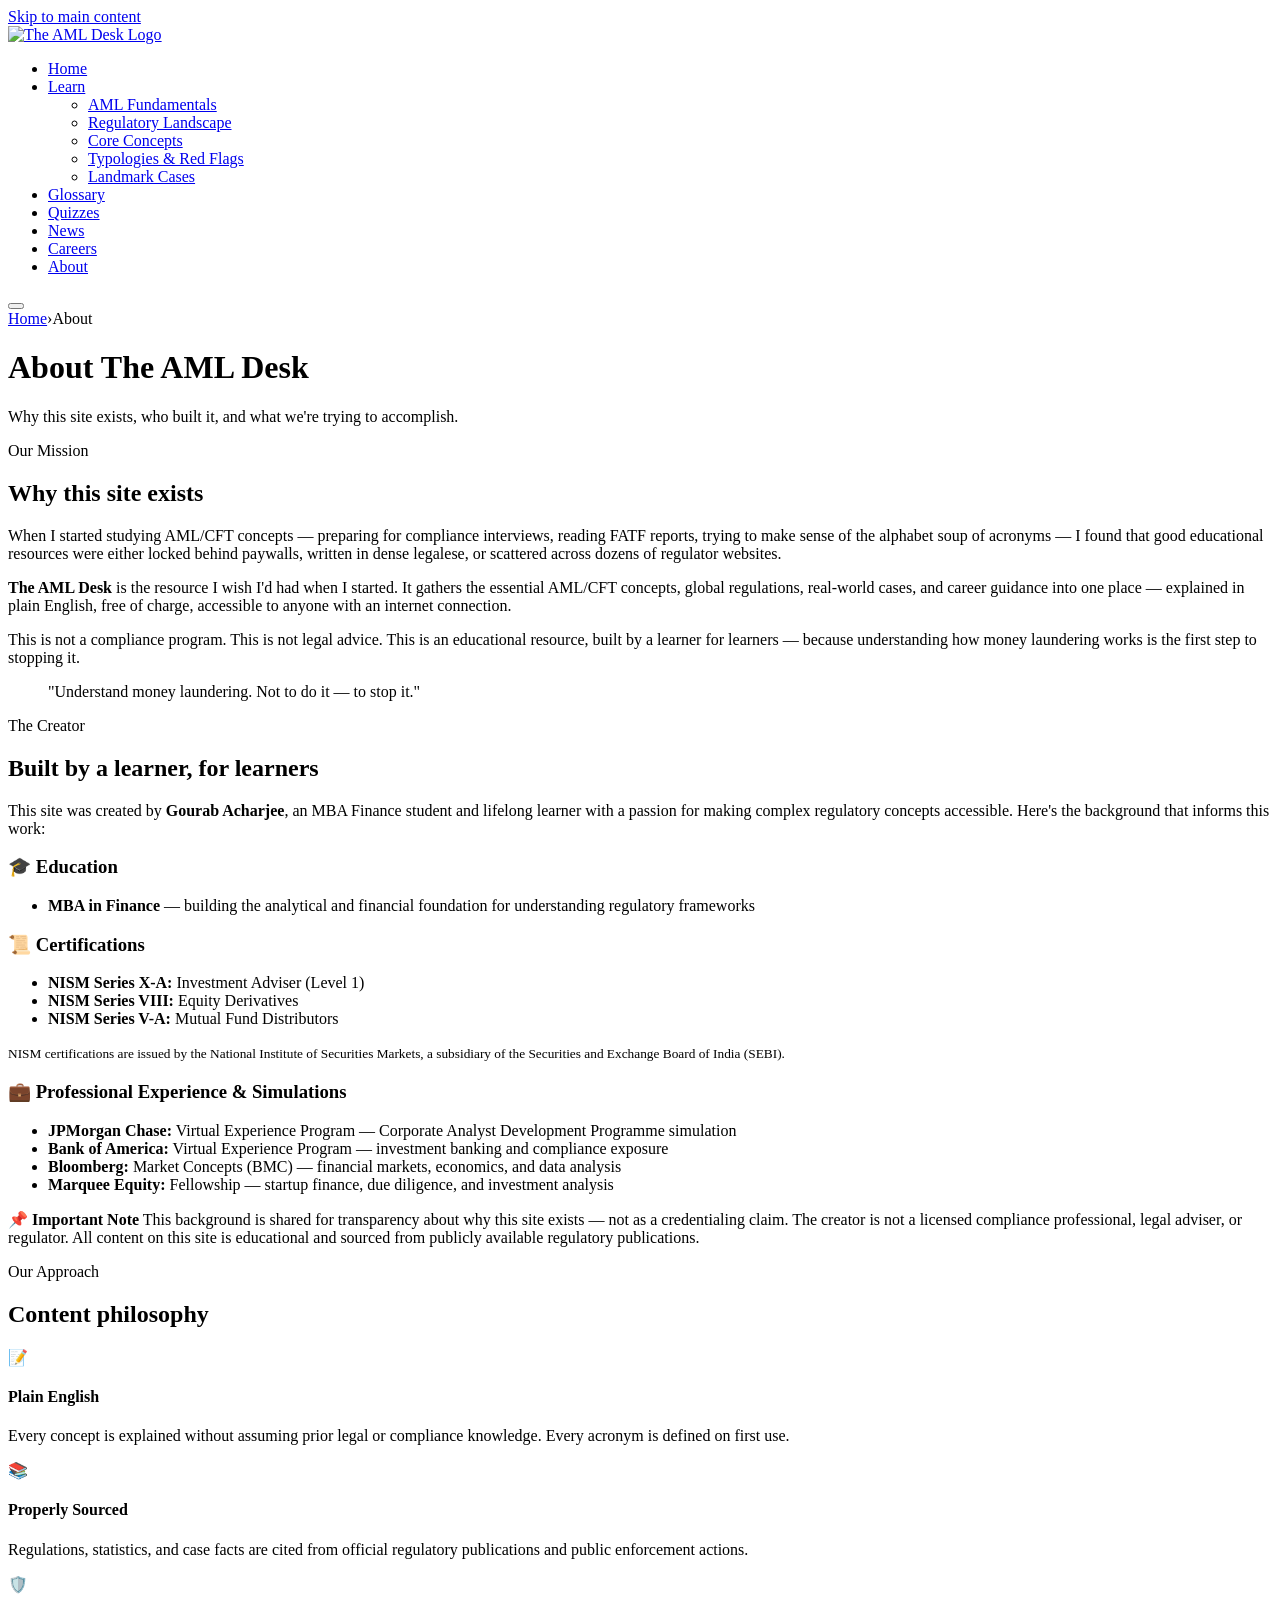
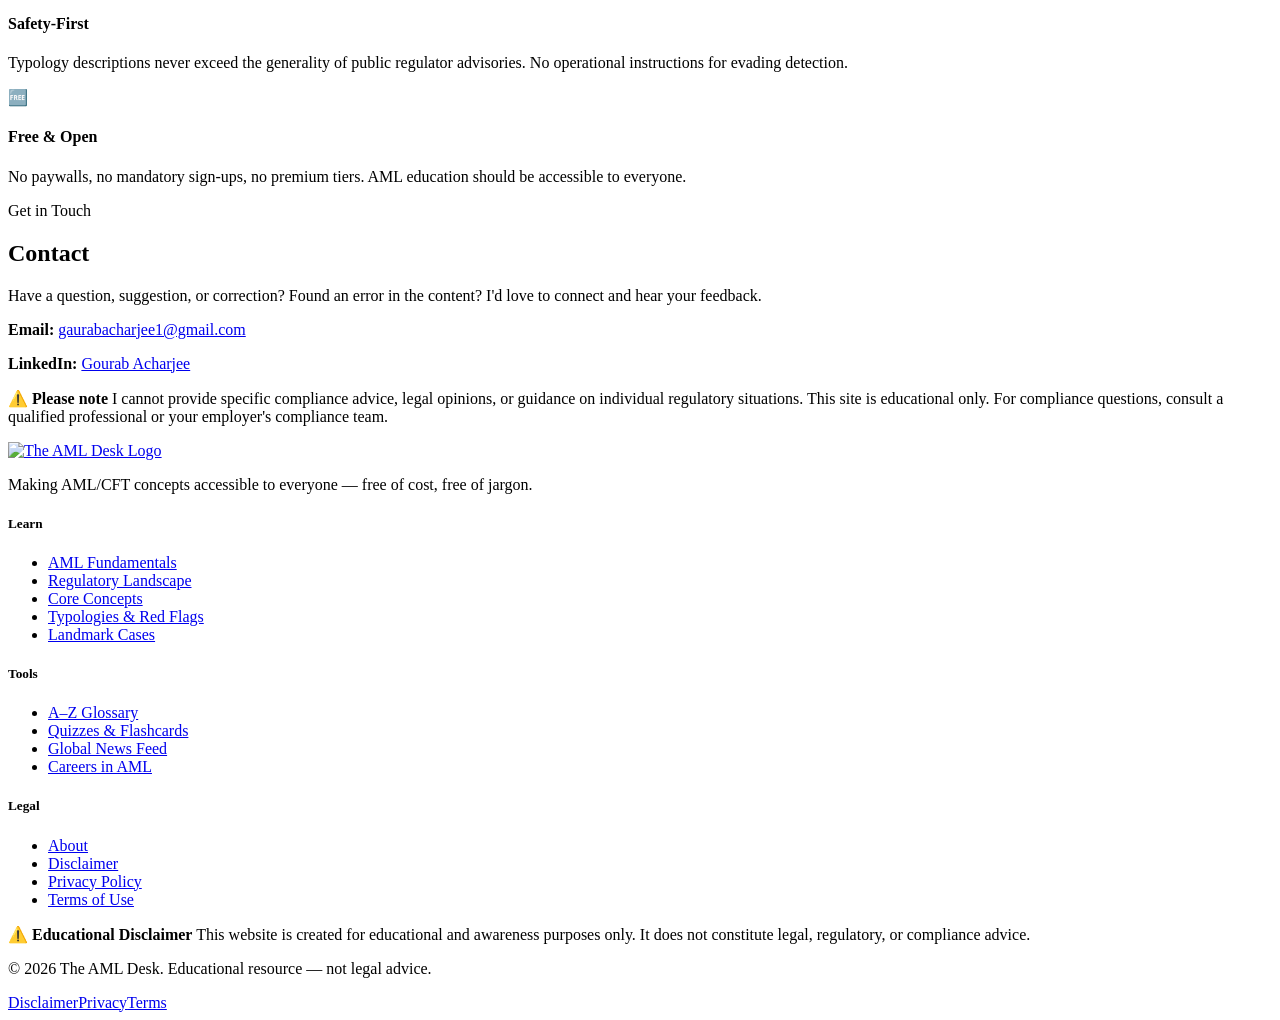
==== about.html @ 9865cd09 "Add files via upload" ====
<!DOCTYPE html>
<html lang="en">
<head>
  <meta charset="UTF-8">
  <meta name="viewport" content="width=device-width, initial-scale=1.0">
  <meta name="description" content="About The AML Desk: why this free AML educational resource exists, the creator's background, and the mission to make AML/CFT accessible to everyone.">
  <title>About — The AML Desk</title>
  <link rel="stylesheet" href="css/styles.css">
  <link rel="icon" href="data:image/svg+xml,<svg xmlns='http://www.w3.org/2000/svg' viewBox='0 0 100 100'><rect width='100' height='100' rx='20' fill='%23f59e0b'/><text x='50' y='68' font-size='50' font-weight='bold' text-anchor='middle' fill='%230a0f1e' font-family='system-ui'>A</text></svg>" type="image/svg+xml">
</head>
<body>
  <a href="#main-content" class="skip-nav">Skip to main content</a>
  <nav class="navbar" role="navigation" aria-label="Main navigation">
    <div class="container">
      <a href="index.html" class="navbar__logo"><img src="images/logo.png" alt="The AML Desk Logo" class="navbar__logo-image"></a>
      <ul class="navbar__links" id="nav-links" role="menubar">
        <li role="none"><a href="index.html" role="menuitem">Home</a></li>
        <li class="navbar__dropdown" role="none"><a href="#" class="navbar__dropdown-toggle" role="menuitem" aria-haspopup="true">Learn</a><ul class="navbar__dropdown-menu" role="menu"><li role="none"><a href="fundamentals.html" role="menuitem">AML Fundamentals</a></li><li role="none"><a href="regulatory-landscape.html" role="menuitem">Regulatory Landscape</a></li><li role="none"><a href="core-concepts.html" role="menuitem">Core Concepts</a></li><li role="none"><a href="typologies.html" role="menuitem">Typologies & Red Flags</a></li><li role="none"><a href="landmark-cases.html" role="menuitem">Landmark Cases</a></li></ul></li>
        <li role="none"><a href="glossary.html" role="menuitem">Glossary</a></li>
        <li role="none"><a href="quizzes.html" role="menuitem">Quizzes</a></li>
        <li role="none"><a href="news.html" role="menuitem">News</a></li>
        <li role="none"><a href="careers.html" role="menuitem">Careers</a></li>
        <li role="none"><a href="about.html" role="menuitem">About</a></li>
      </ul>
      <button class="navbar__toggle" aria-label="Toggle navigation menu"><span></span><span></span><span></span></button>
    </div>
  </nav>
  <div class="navbar__overlay" aria-hidden="true"></div>

  <main id="main-content">
    <header class="page-header">
      <div class="container">
        <nav class="page-header__breadcrumb" aria-label="Breadcrumb"><a href="index.html">Home</a><span aria-hidden="true">›</span><span class="current">About</span></nav>
        <h1>About The AML Desk</h1>
        <p>Why this site exists, who built it, and what we're trying to accomplish.</p>
      </div>
    </header>

    <!-- Why This Site Exists -->
    <section class="section" id="mission">
      <div class="container container--narrow">
        <div class="content-body">
          <div class="section-header reveal"><span class="section-header__label">Our Mission</span><h2>Why this site exists</h2></div>

          <p class="reveal">
            When I started studying AML/CFT concepts — preparing for compliance interviews, reading FATF reports,
            trying to make sense of the alphabet soup of acronyms — I found that good educational resources were
            either locked behind paywalls, written in dense legalese, or scattered across dozens of regulator websites.
          </p>

          <p class="reveal">
            <strong>The AML Desk</strong> is the resource I wish I'd had when I started. It gathers the essential
            AML/CFT concepts, global regulations, real-world cases, and career guidance into one place — explained
            in plain English, free of charge, accessible to anyone with an internet connection.
          </p>

          <p class="reveal">
            This is not a compliance program. This is not legal advice. This is an educational resource, built by
            a learner for learners — because understanding how money laundering works is the first step to stopping it.
          </p>

          <blockquote class="reveal">
            "Understand money laundering. Not to do it — to stop it."
          </blockquote>
        </div>
      </div>
    </section>

    <!-- Creator Background -->
    <section class="section section--alt" id="creator">
      <div class="container container--narrow">
        <div class="content-body">
          <div class="section-header reveal"><span class="section-header__label">The Creator</span><h2>Built by a learner, for learners</h2></div>

          <p class="reveal">
            This site was created by <strong>Gourab Acharjee</strong>, an MBA Finance student and lifelong learner with a passion for making
            complex regulatory concepts accessible. Here's the background that informs this work:
          </p>

          <div class="reveal" style="margin: var(--space-8) 0;">
            <h3>🎓 Education</h3>
            <ul>
              <li><strong>MBA in Finance</strong> — building the analytical and financial foundation for understanding regulatory frameworks</li>
            </ul>
          </div>

          <div class="reveal" style="margin: var(--space-8) 0;">
            <h3>📜 Certifications</h3>
            <ul>
              <li><strong>NISM Series X-A:</strong> Investment Adviser (Level 1)</li>
              <li><strong>NISM Series VIII:</strong> Equity Derivatives</li>
              <li><strong>NISM Series V-A:</strong> Mutual Fund Distributors</li>
            </ul>
            <p class="color-muted" style="margin-top: var(--space-2);"><small>NISM certifications are issued by the National Institute of Securities Markets, a subsidiary of the Securities and Exchange Board of India (SEBI).</small></p>
          </div>

          <div class="reveal" style="margin: var(--space-8) 0;">
            <h3>💼 Professional Experience &amp; Simulations</h3>
            <ul>
              <li><strong>JPMorgan Chase:</strong> Virtual Experience Program — Corporate Analyst Development Programme simulation</li>
              <li><strong>Bank of America:</strong> Virtual Experience Program — investment banking and compliance exposure</li>
              <li><strong>Bloomberg:</strong> Market Concepts (BMC) — financial markets, economics, and data analysis</li>
              <li><strong>Marquee Equity:</strong> Fellowship — startup finance, due diligence, and investment analysis</li>
            </ul>
          </div>

          <div class="callout callout--info reveal">
            <p>
              <strong>📌 Important Note</strong>
              This background is shared for transparency about why this site exists — not as a credentialing
              claim. The creator is not a licensed compliance professional, legal adviser, or regulator.
              All content on this site is educational and sourced from publicly available regulatory publications.
            </p>
          </div>
        </div>
      </div>
    </section>

    <!-- Content Philosophy -->
    <section class="section" id="philosophy">
      <div class="container container--narrow">
        <div class="content-body">
          <div class="section-header reveal"><span class="section-header__label">Our Approach</span><h2>Content philosophy</h2></div>

          <div class="grid grid--2 stagger" style="margin: var(--space-8) 0;">
            <div class="feature-item">
              <div class="feature-item__icon" aria-hidden="true">📝</div>
              <div class="feature-item__content">
                <h4>Plain English</h4>
                <p>Every concept is explained without assuming prior legal or compliance knowledge. Every acronym is defined on first use.</p>
              </div>
            </div>
            <div class="feature-item">
              <div class="feature-item__icon" aria-hidden="true">📚</div>
              <div class="feature-item__content">
                <h4>Properly Sourced</h4>
                <p>Regulations, statistics, and case facts are cited from official regulatory publications and public enforcement actions.</p>
              </div>
            </div>
            <div class="feature-item">
              <div class="feature-item__icon" aria-hidden="true">🛡️</div>
              <div class="feature-item__content">
                <h4>Safety-First</h4>
                <p>Typology descriptions never exceed the generality of public regulator advisories. No operational instructions for evading detection.</p>
              </div>
            </div>
            <div class="feature-item">
              <div class="feature-item__icon" aria-hidden="true">🆓</div>
              <div class="feature-item__content">
                <h4>Free &amp; Open</h4>
                <p>No paywalls, no mandatory sign-ups, no premium tiers. AML education should be accessible to everyone.</p>
              </div>
            </div>
          </div>
        </div>
      </div>
    </section>

    <!-- Contact -->
    <section class="section section--alt" id="contact">
      <div class="container container--narrow">
        <div class="content-body">
          <div class="section-header reveal"><span class="section-header__label">Get in Touch</span><h2>Contact</h2></div>
          <p class="reveal">
            Have a question, suggestion, or correction? Found an error in the content?
            I'd love to connect and hear your feedback.
          </p>
          <div class="reveal" style="margin-bottom: var(--space-4);">
            <p style="margin-bottom: var(--space-2);"><strong>Email:</strong> <a href="mailto:gaurabacharjee1@gmail.com">gaurabacharjee1@gmail.com</a></p>
            <p><strong>LinkedIn:</strong> <a href="https://www.linkedin.com/in/gourabacharjee/" target="_blank" rel="noopener noreferrer">Gourab Acharjee</a></p>
          </div>
          <div class="callout callout--warning reveal">
            <p><strong>⚠️ Please note</strong> I cannot provide specific compliance advice, legal opinions, or guidance on individual regulatory situations. This site is educational only. For compliance questions, consult a qualified professional or your employer's compliance team.</p>
          </div>
        </div>
      </div>
    </section>
  </main>

  <footer class="footer" role="contentinfo">
    <div class="container">
      <div class="footer__grid">
        <div class="footer__brand"><a href="index.html" class="footer__brand-logo"><img src="images/logo.png" alt="The AML Desk Logo" class="footer__logo-image"></a><p>Making AML/CFT concepts accessible to everyone — free of cost, free of jargon.</p></div>
        <div class="footer__column"><h5>Learn</h5><ul><li><a href="fundamentals.html">AML Fundamentals</a></li><li><a href="regulatory-landscape.html">Regulatory Landscape</a></li><li><a href="core-concepts.html">Core Concepts</a></li><li><a href="typologies.html">Typologies &amp; Red Flags</a></li><li><a href="landmark-cases.html">Landmark Cases</a></li></ul></div>
        <div class="footer__column"><h5>Tools</h5><ul><li><a href="glossary.html">A–Z Glossary</a></li><li><a href="quizzes.html">Quizzes &amp; Flashcards</a></li><li><a href="news.html">Global News Feed</a></li><li><a href="careers.html">Careers in AML</a></li></ul></div>
        <div class="footer__column"><h5>Legal</h5><ul><li><a href="about.html">About</a></li><li><a href="disclaimer.html">Disclaimer</a></li><li><a href="privacy.html">Privacy Policy</a></li><li><a href="terms.html">Terms of Use</a></li></ul></div>
      </div>
      <div class="footer__disclaimer" role="note"><p><strong>⚠️ Educational Disclaimer</strong> This website is created for educational and awareness purposes only. It does not constitute legal, regulatory, or compliance advice.</p></div>
      <div class="footer__bottom"><p>&copy; 2026 The AML Desk. Educational resource — not legal advice.</p><div class="footer__bottom-links"><a href="disclaimer.html">Disclaimer</a><a href="privacy.html">Privacy</a><a href="terms.html">Terms</a></div></div>
    </div>
  </footer>
  <script src="js/main.js"></script>
</body>
</html>
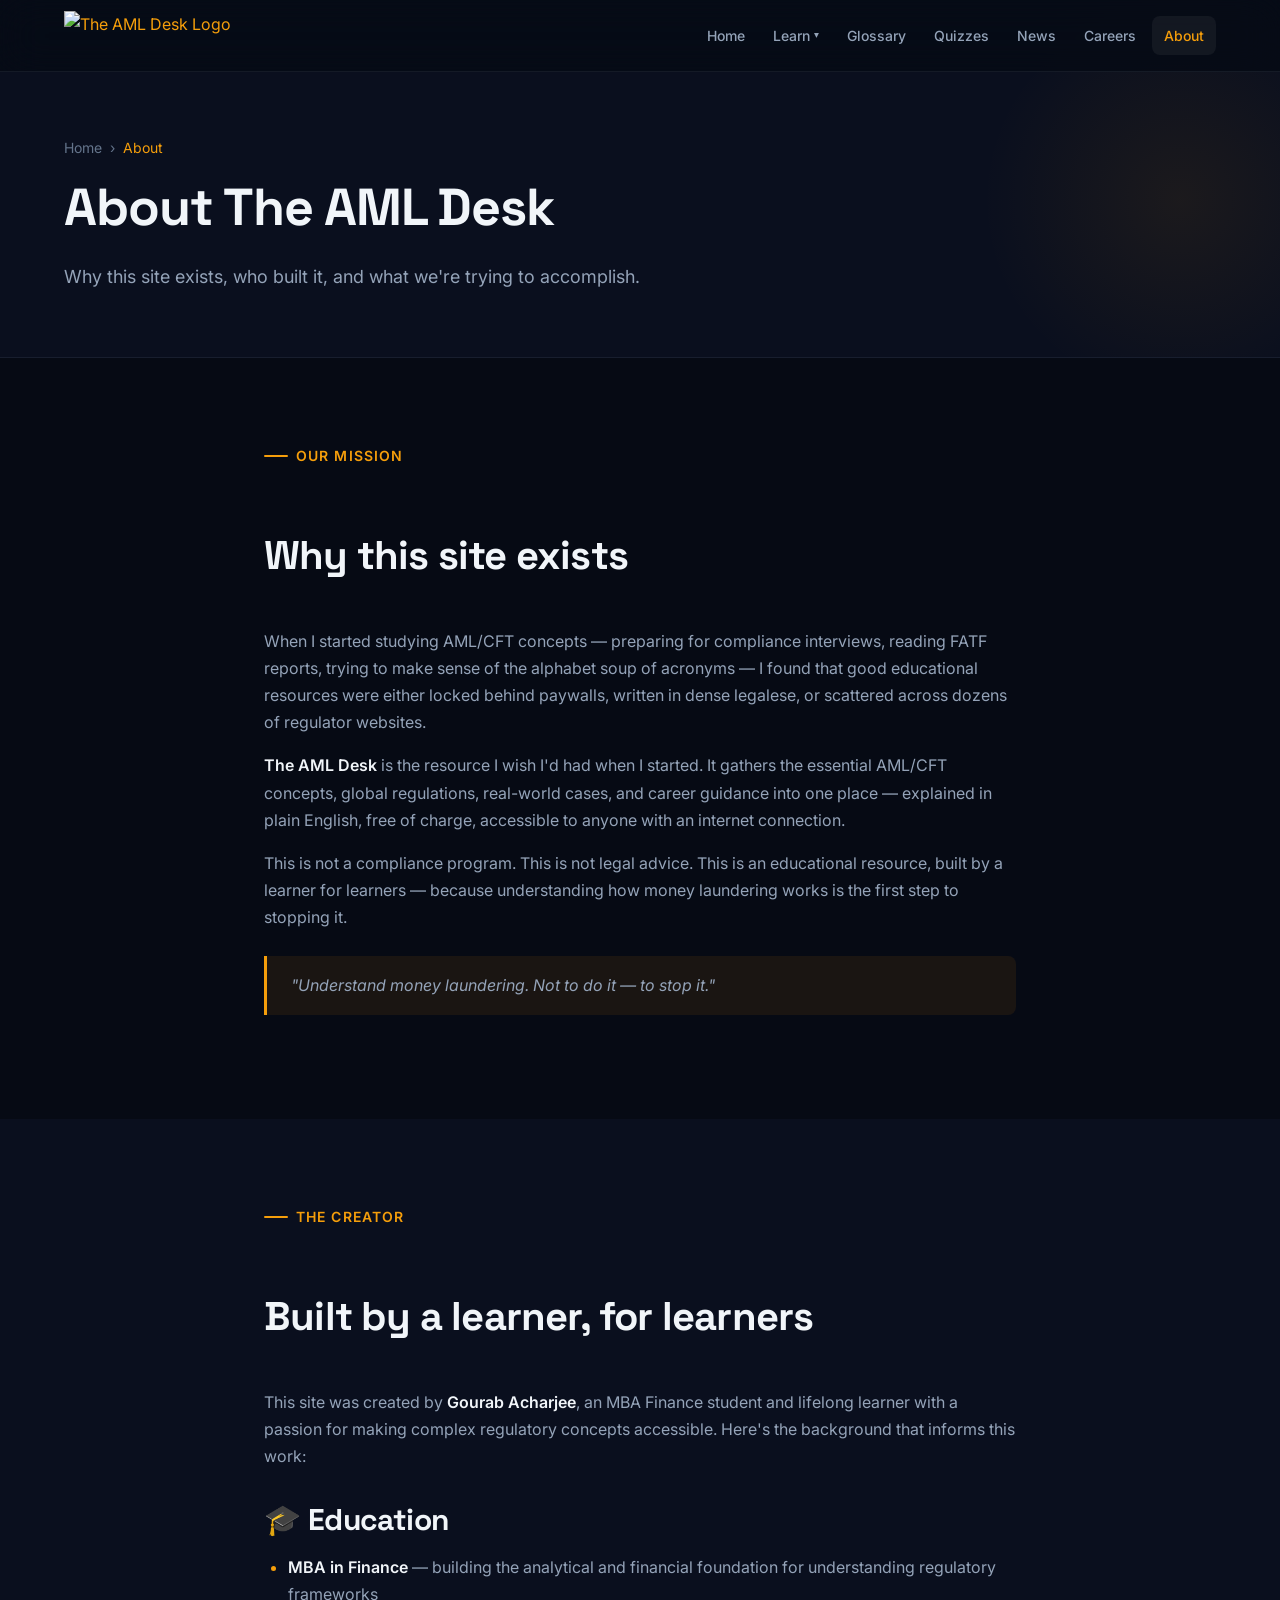
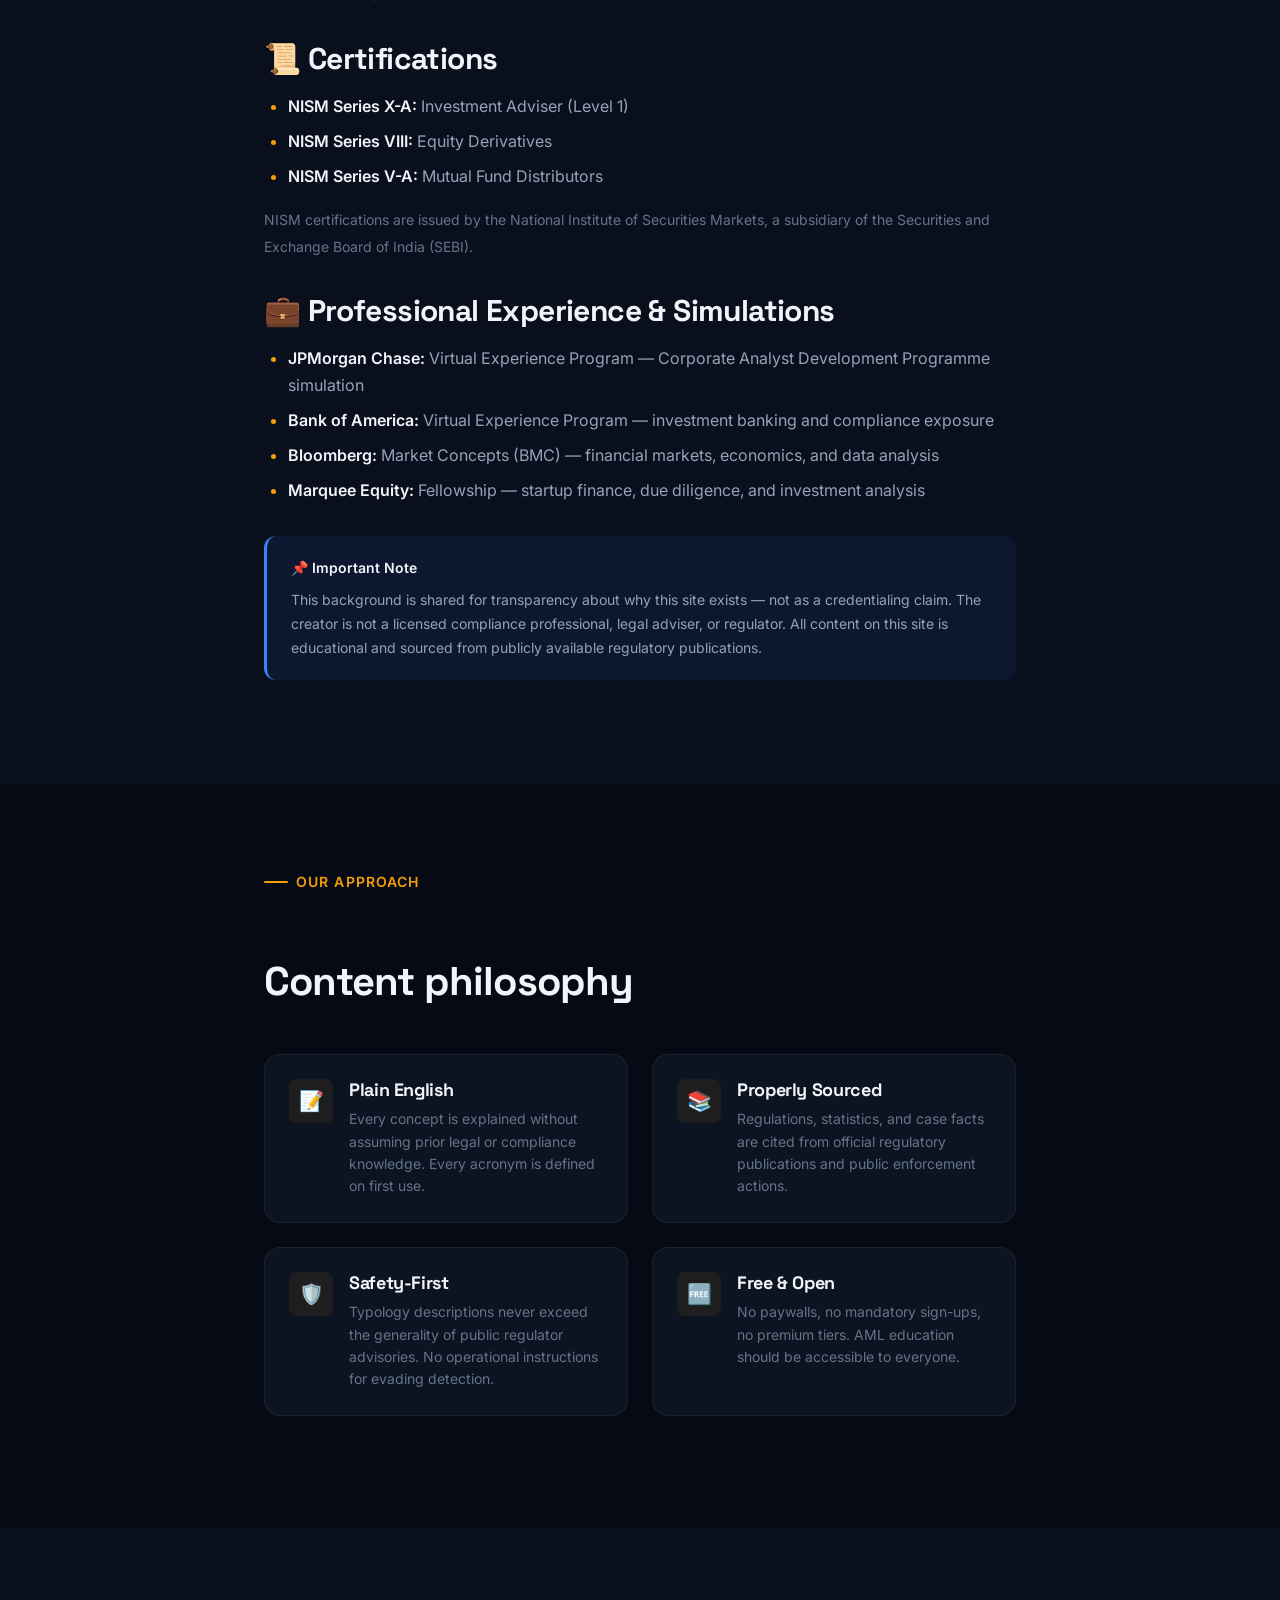
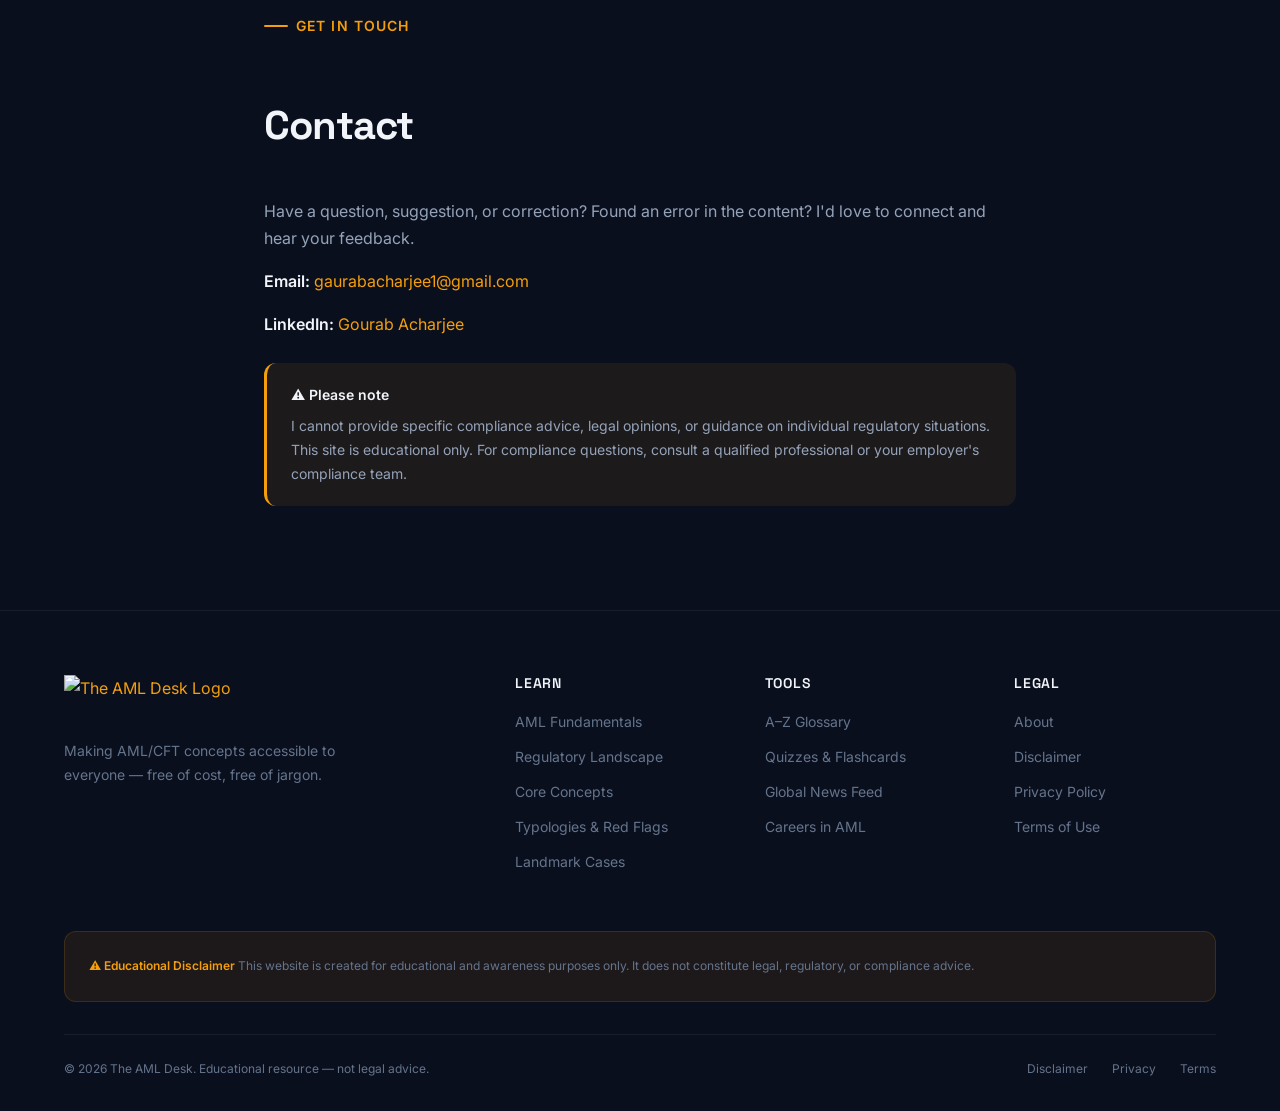
==== commit 45c3314e: "Add files via upload" ====
--- a/about.html
+++ b/about.html
@@ -5,14 +5,14 @@
   <meta name="viewport" content="width=device-width, initial-scale=1.0">
   <meta name="description" content="About The AML Desk: why this free AML educational resource exists, the creator's background, and the mission to make AML/CFT accessible to everyone.">
   <title>About — The AML Desk</title>
-  <link rel="stylesheet" href="css/styles.css">
+  <link rel="stylesheet" href="styles.css">
   <link rel="icon" href="data:image/svg+xml,<svg xmlns='http://www.w3.org/2000/svg' viewBox='0 0 100 100'><rect width='100' height='100' rx='20' fill='%23f59e0b'/><text x='50' y='68' font-size='50' font-weight='bold' text-anchor='middle' fill='%230a0f1e' font-family='system-ui'>A</text></svg>" type="image/svg+xml">
 </head>
 <body>
   <a href="#main-content" class="skip-nav">Skip to main content</a>
   <nav class="navbar" role="navigation" aria-label="Main navigation">
     <div class="container">
-      <a href="index.html" class="navbar__logo"><img src="images/logo.png" alt="The AML Desk Logo" class="navbar__logo-image"></a>
+      <a href="index.html" class="navbar__logo"><img src="logo.png" alt="The AML Desk Logo" class="navbar__logo-image"></a>
       <ul class="navbar__links" id="nav-links" role="menubar">
         <li role="none"><a href="index.html" role="menuitem">Home</a></li>
         <li class="navbar__dropdown" role="none"><a href="#" class="navbar__dropdown-toggle" role="menuitem" aria-haspopup="true">Learn</a><ul class="navbar__dropdown-menu" role="menu"><li role="none"><a href="fundamentals.html" role="menuitem">AML Fundamentals</a></li><li role="none"><a href="regulatory-landscape.html" role="menuitem">Regulatory Landscape</a></li><li role="none"><a href="core-concepts.html" role="menuitem">Core Concepts</a></li><li role="none"><a href="typologies.html" role="menuitem">Typologies & Red Flags</a></li><li role="none"><a href="landmark-cases.html" role="menuitem">Landmark Cases</a></li></ul></li>
@@ -180,7 +180,7 @@
   <footer class="footer" role="contentinfo">
     <div class="container">
       <div class="footer__grid">
-        <div class="footer__brand"><a href="index.html" class="footer__brand-logo"><img src="images/logo.png" alt="The AML Desk Logo" class="footer__logo-image"></a><p>Making AML/CFT concepts accessible to everyone — free of cost, free of jargon.</p></div>
+        <div class="footer__brand"><a href="index.html" class="footer__brand-logo"><img src="logo.png" alt="The AML Desk Logo" class="footer__logo-image"></a><p>Making AML/CFT concepts accessible to everyone — free of cost, free of jargon.</p></div>
         <div class="footer__column"><h5>Learn</h5><ul><li><a href="fundamentals.html">AML Fundamentals</a></li><li><a href="regulatory-landscape.html">Regulatory Landscape</a></li><li><a href="core-concepts.html">Core Concepts</a></li><li><a href="typologies.html">Typologies &amp; Red Flags</a></li><li><a href="landmark-cases.html">Landmark Cases</a></li></ul></div>
         <div class="footer__column"><h5>Tools</h5><ul><li><a href="glossary.html">A–Z Glossary</a></li><li><a href="quizzes.html">Quizzes &amp; Flashcards</a></li><li><a href="news.html">Global News Feed</a></li><li><a href="careers.html">Careers in AML</a></li></ul></div>
         <div class="footer__column"><h5>Legal</h5><ul><li><a href="about.html">About</a></li><li><a href="disclaimer.html">Disclaimer</a></li><li><a href="privacy.html">Privacy Policy</a></li><li><a href="terms.html">Terms of Use</a></li></ul></div>
@@ -189,6 +189,6 @@
       <div class="footer__bottom"><p>&copy; 2026 The AML Desk. Educational resource — not legal advice.</p><div class="footer__bottom-links"><a href="disclaimer.html">Disclaimer</a><a href="privacy.html">Privacy</a><a href="terms.html">Terms</a></div></div>
     </div>
   </footer>
-  <script src="js/main.js"></script>
+  <script src="main.js"></script>
 </body>
 </html>
--- a/styles.css
+++ b/styles.css
@@ -0,0 +1,2237 @@
+/* ============================================================
+   THE AML DESK — Design System
+   A premium dark-mode educational website for AML/CFT
+   ============================================================ */
+
+/* --- Google Fonts --- */
+@import url('https://fonts.googleapis.com/css2?family=Inter:wght@300;400;500;600;700&family=Space+Grotesk:wght@400;500;600;700&display=swap');
+
+/* ============================================================
+   1. CUSTOM PROPERTIES (Design Tokens)
+   ============================================================ */
+:root {
+  /* --- Colors: Dark Navy Palette --- */
+  --color-bg-deep:        #060a14;
+  --color-bg-primary:     #0a0f1e;
+  --color-bg-surface:     #111827;
+  --color-bg-elevated:    #1a2235;
+  --color-bg-card:        rgba(17, 24, 39, 0.7);
+  --color-bg-card-hover:  rgba(26, 34, 53, 0.85);
+
+  /* --- Accent Colors --- */
+  --color-accent:         #f59e0b;
+  --color-accent-light:   #fbbf24;
+  --color-accent-dark:    #d97706;
+  --color-accent-glow:    rgba(245, 158, 11, 0.15);
+  --color-accent-subtle:  rgba(245, 158, 11, 0.08);
+
+  /* --- Secondary Accent (Teal) --- */
+  --color-secondary:      #06b6d4;
+  --color-secondary-light:#22d3ee;
+  --color-secondary-glow: rgba(6, 182, 212, 0.15);
+
+  /* --- Tertiary (Purple for quizzes/interactive) --- */
+  --color-tertiary:       #8b5cf6;
+  --color-tertiary-glow:  rgba(139, 92, 246, 0.15);
+
+  /* --- Status Colors --- */
+  --color-success:        #10b981;
+  --color-warning:        #f59e0b;
+  --color-danger:         #ef4444;
+  --color-info:           #3b82f6;
+
+  /* --- Text Colors --- */
+  --color-text-primary:   #f1f5f9;
+  --color-text-secondary: #94a3b8;
+  --color-text-muted:     #64748b;
+  --color-text-inverse:   #0a0f1e;
+
+  /* --- Border Colors --- */
+  --color-border:         rgba(148, 163, 184, 0.1);
+  --color-border-hover:   rgba(148, 163, 184, 0.2);
+  --color-border-accent:  rgba(245, 158, 11, 0.3);
+
+  /* --- Typography --- */
+  --font-heading:         'Space Grotesk', system-ui, -apple-system, sans-serif;
+  --font-body:            'Inter', system-ui, -apple-system, sans-serif;
+  --font-mono:            'JetBrains Mono', 'Fira Code', monospace;
+
+  /* --- Font Sizes (fluid) --- */
+  --text-xs:    clamp(0.7rem, 0.65rem + 0.25vw, 0.75rem);
+  --text-sm:    clamp(0.8rem, 0.75rem + 0.25vw, 0.875rem);
+  --text-base:  clamp(0.9rem, 0.85rem + 0.25vw, 1rem);
+  --text-lg:    clamp(1rem, 0.9rem + 0.5vw, 1.125rem);
+  --text-xl:    clamp(1.15rem, 1rem + 0.75vw, 1.25rem);
+  --text-2xl:   clamp(1.35rem, 1.1rem + 1.25vw, 1.5rem);
+  --text-3xl:   clamp(1.6rem, 1.2rem + 2vw, 1.875rem);
+  --text-4xl:   clamp(2rem, 1.5rem + 2.5vw, 2.5rem);
+  --text-5xl:   clamp(2.5rem, 1.75rem + 3.75vw, 3.25rem);
+  --text-6xl:   clamp(3rem, 2rem + 5vw, 4rem);
+
+  /* --- Spacing Scale --- */
+  --space-1:  0.25rem;
+  --space-2:  0.5rem;
+  --space-3:  0.75rem;
+  --space-4:  1rem;
+  --space-5:  1.25rem;
+  --space-6:  1.5rem;
+  --space-8:  2rem;
+  --space-10: 2.5rem;
+  --space-12: 3rem;
+  --space-16: 4rem;
+  --space-20: 5rem;
+  --space-24: 6rem;
+  --space-32: 8rem;
+
+  /* --- Border Radius --- */
+  --radius-sm:   0.375rem;
+  --radius-md:   0.5rem;
+  --radius-lg:   0.75rem;
+  --radius-xl:   1rem;
+  --radius-2xl:  1.5rem;
+  --radius-full: 9999px;
+
+  /* --- Shadows --- */
+  --shadow-sm:    0 1px 2px rgba(0,0,0,0.3);
+  --shadow-md:    0 4px 6px -1px rgba(0,0,0,0.3), 0 2px 4px -2px rgba(0,0,0,0.2);
+  --shadow-lg:    0 10px 15px -3px rgba(0,0,0,0.4), 0 4px 6px -4px rgba(0,0,0,0.3);
+  --shadow-xl:    0 20px 25px -5px rgba(0,0,0,0.4), 0 8px 10px -6px rgba(0,0,0,0.3);
+  --shadow-glow:  0 0 20px rgba(245, 158, 11, 0.15);
+  --shadow-glow-teal: 0 0 20px rgba(6, 182, 212, 0.15);
+
+  /* --- Transitions --- */
+  --transition-fast:   150ms cubic-bezier(0.4, 0, 0.2, 1);
+  --transition-base:   250ms cubic-bezier(0.4, 0, 0.2, 1);
+  --transition-slow:   350ms cubic-bezier(0.4, 0, 0.2, 1);
+  --transition-spring: 500ms cubic-bezier(0.34, 1.56, 0.64, 1);
+
+  /* --- Z-Index Scale --- */
+  --z-base:     1;
+  --z-dropdown: 100;
+  --z-sticky:   200;
+  --z-overlay:  300;
+  --z-modal:    400;
+  --z-toast:    500;
+
+  /* --- Layout --- */
+  --container-max: 1200px;
+  --container-narrow: 800px;
+  --nav-height: 72px;
+}
+
+
+/* ============================================================
+   2. RESET & BASE STYLES
+   ============================================================ */
+*,
+*::before,
+*::after {
+  margin: 0;
+  padding: 0;
+  box-sizing: border-box;
+}
+
+html {
+  scroll-behavior: smooth;
+  scroll-padding-top: calc(var(--nav-height) + var(--space-8));
+  -webkit-text-size-adjust: 100%;
+  font-size: 16px;
+}
+
+body {
+  font-family: var(--font-body);
+  font-size: var(--text-base);
+  line-height: 1.7;
+  color: var(--color-text-primary);
+  background-color: var(--color-bg-deep);
+  -webkit-font-smoothing: antialiased;
+  -moz-osx-font-smoothing: grayscale;
+  overflow-x: hidden;
+}
+
+/* --- Skip Navigation (Accessibility) --- */
+.skip-nav {
+  position: absolute;
+  top: -100%;
+  left: var(--space-4);
+  padding: var(--space-3) var(--space-6);
+  background: var(--color-accent);
+  color: var(--color-text-inverse);
+  font-weight: 600;
+  border-radius: 0 0 var(--radius-md) var(--radius-md);
+  z-index: var(--z-toast);
+  text-decoration: none;
+  transition: top var(--transition-fast);
+}
+
+.skip-nav:focus {
+  top: 0;
+}
+
+/* --- Focus Styles (Accessibility) --- */
+:focus-visible {
+  outline: 2px solid var(--color-accent);
+  outline-offset: 2px;
+}
+
+a:focus:not(:focus-visible) {
+  outline: none;
+}
+
+/* --- Selection --- */
+::selection {
+  background: rgba(245, 158, 11, 0.3);
+  color: var(--color-text-primary);
+}
+
+/* --- Scrollbar --- */
+::-webkit-scrollbar {
+  width: 8px;
+}
+
+::-webkit-scrollbar-track {
+  background: var(--color-bg-primary);
+}
+
+::-webkit-scrollbar-thumb {
+  background: var(--color-bg-elevated);
+  border-radius: var(--radius-full);
+}
+
+::-webkit-scrollbar-thumb:hover {
+  background: var(--color-text-muted);
+}
+
+/* ============================================================
+   3. TYPOGRAPHY
+   ============================================================ */
+h1, h2, h3, h4, h5, h6 {
+  font-family: var(--font-heading);
+  font-weight: 700;
+  line-height: 1.2;
+  color: var(--color-text-primary);
+  letter-spacing: -0.02em;
+}
+
+h1 { font-size: var(--text-5xl); margin-bottom: var(--space-6); }
+h2 { font-size: var(--text-4xl); margin-bottom: var(--space-5); }
+h3 { font-size: var(--text-3xl); margin-bottom: var(--space-4); }
+h4 { font-size: var(--text-2xl); margin-bottom: var(--space-3); }
+h5 { font-size: var(--text-xl);  margin-bottom: var(--space-3); }
+h6 { font-size: var(--text-lg);  margin-bottom: var(--space-2); }
+
+p {
+  margin-bottom: var(--space-4);
+  color: var(--color-text-secondary);
+}
+
+a {
+  color: var(--color-accent);
+  text-decoration: none;
+  transition: color var(--transition-fast);
+}
+
+a:hover {
+  color: var(--color-accent-light);
+}
+
+strong { font-weight: 600; color: var(--color-text-primary); }
+
+small { font-size: var(--text-sm); }
+
+blockquote {
+  border-left: 3px solid var(--color-accent);
+  padding: var(--space-4) var(--space-6);
+  margin: var(--space-6) 0;
+  background: var(--color-accent-subtle);
+  border-radius: 0 var(--radius-md) var(--radius-md) 0;
+  color: var(--color-text-secondary);
+  font-style: italic;
+}
+
+ul, ol {
+  padding-left: var(--space-6);
+  margin-bottom: var(--space-4);
+}
+
+li {
+  margin-bottom: var(--space-2);
+  color: var(--color-text-secondary);
+}
+
+li::marker {
+  color: var(--color-accent);
+}
+
+code {
+  font-family: var(--font-mono);
+  font-size: 0.9em;
+  padding: 0.15em 0.4em;
+  background: var(--color-bg-elevated);
+  border-radius: var(--radius-sm);
+  color: var(--color-accent-light);
+}
+
+hr {
+  border: none;
+  border-top: 1px solid var(--color-border);
+  margin: var(--space-8) 0;
+}
+
+img {
+  max-width: 100%;
+  height: auto;
+  display: block;
+}
+
+
+/* ============================================================
+   4. LAYOUT
+   ============================================================ */
+.container {
+  max-width: var(--container-max);
+  margin: 0 auto;
+  padding: 0 var(--space-6);
+}
+
+.container--narrow {
+  max-width: var(--container-narrow);
+}
+
+.section {
+  padding: var(--space-20) 0;
+  position: relative;
+}
+
+.section--alt {
+  background: var(--color-bg-primary);
+}
+
+.section--hero {
+  padding: var(--space-32) 0 var(--space-20);
+  min-height: 90vh;
+  display: flex;
+  align-items: center;
+}
+
+/* Grid */
+.grid {
+  display: grid;
+  gap: var(--space-6);
+}
+
+.grid--2 { grid-template-columns: repeat(2, 1fr); }
+.grid--3 { grid-template-columns: repeat(3, 1fr); }
+.grid--4 { grid-template-columns: repeat(4, 1fr); }
+
+@media (max-width: 1024px) {
+  .grid--4 { grid-template-columns: repeat(2, 1fr); }
+  .grid--3 { grid-template-columns: repeat(2, 1fr); }
+}
+
+@media (max-width: 640px) {
+  .grid--4,
+  .grid--3,
+  .grid--2 { grid-template-columns: 1fr; }
+}
+
+/* Flex utilities */
+.flex { display: flex; }
+.flex-col { flex-direction: column; }
+.flex-wrap { flex-wrap: wrap; }
+.items-center { align-items: center; }
+.justify-center { justify-content: center; }
+.justify-between { justify-content: space-between; }
+.gap-2 { gap: var(--space-2); }
+.gap-4 { gap: var(--space-4); }
+.gap-6 { gap: var(--space-6); }
+.gap-8 { gap: var(--space-8); }
+
+/* Text alignment */
+.text-center { text-align: center; }
+.text-left   { text-align: left; }
+.text-right  { text-align: right; }
+
+
+/* ============================================================
+   5. NAVIGATION
+   ============================================================ */
+.navbar {
+  position: fixed;
+  top: 0;
+  left: 0;
+  right: 0;
+  height: var(--nav-height);
+  display: flex;
+  align-items: center;
+  z-index: var(--z-sticky);
+  background: rgba(6, 10, 20, 0.8);
+  backdrop-filter: blur(20px);
+  -webkit-backdrop-filter: blur(20px);
+  border-bottom: 1px solid var(--color-border);
+  transition: background var(--transition-base), box-shadow var(--transition-base);
+}
+
+.navbar.scrolled {
+  background: rgba(6, 10, 20, 0.95);
+  box-shadow: var(--shadow-lg);
+}
+
+.navbar .container {
+  display: flex;
+  align-items: center;
+  justify-content: space-between;
+  width: 100%;
+}
+
+.navbar__logo {
+  display: flex;
+  align-items: center;
+  gap: var(--space-3);
+  text-decoration: none;
+  flex-shrink: 0;
+}
+
+.navbar__logo-icon {
+  width: 40px;
+  height: 40px;
+  background: linear-gradient(135deg, var(--color-accent), var(--color-accent-dark));
+  border-radius: var(--radius-md);
+  display: flex;
+  align-items: center;
+  justify-content: center;
+  font-size: 1.2rem;
+  font-weight: 700;
+  color: var(--color-text-inverse);
+  box-shadow: var(--shadow-glow);
+}
+
+.navbar__logo-text {
+  font-family: var(--font-heading);
+  font-size: var(--text-xl);
+  font-weight: 700;
+  color: var(--color-text-primary);
+  letter-spacing: -0.02em;
+}
+
+.navbar__logo-text span {
+  color: var(--color-accent);
+}
+
+.navbar__links {
+  display: flex;
+  align-items: center;
+  gap: var(--space-1);
+  list-style: none;
+  padding: 0;
+  margin: 0;
+}
+
+.navbar__links li {
+  margin: 0;
+}
+
+.navbar__links a {
+  display: inline-flex;
+  align-items: center;
+  padding: var(--space-2) var(--space-3);
+  color: var(--color-text-secondary);
+  font-size: var(--text-sm);
+  font-weight: 500;
+  border-radius: var(--radius-md);
+  transition: color var(--transition-fast), background var(--transition-fast);
+  text-decoration: none;
+  white-space: nowrap;
+}
+
+.navbar__links a:hover,
+.navbar__links a.active {
+  color: var(--color-text-primary);
+  background: rgba(255, 255, 255, 0.05);
+}
+
+.navbar__links a.active {
+  color: var(--color-accent);
+}
+
+/* Dropdown */
+.navbar__dropdown {
+  position: relative;
+}
+
+.navbar__dropdown-toggle {
+  cursor: pointer;
+  display: inline-flex;
+  align-items: center;
+  gap: var(--space-1);
+}
+
+.navbar__dropdown-toggle::after {
+  content: '▾';
+  font-size: 0.7em;
+  transition: transform var(--transition-fast);
+}
+
+.navbar__dropdown:hover .navbar__dropdown-toggle::after {
+  transform: rotate(180deg);
+}
+
+.navbar__dropdown-menu {
+  position: absolute;
+  top: 100%;
+  left: 50%;
+  transform: translateX(-50%) translateY(8px);
+  min-width: 220px;
+  background: var(--color-bg-elevated);
+  border: 1px solid var(--color-border);
+  border-radius: var(--radius-lg);
+  padding: var(--space-2);
+  opacity: 0;
+  visibility: hidden;
+  transition: opacity var(--transition-fast), visibility var(--transition-fast), transform var(--transition-fast);
+  box-shadow: var(--shadow-xl);
+  list-style: none;
+  z-index: var(--z-dropdown);
+}
+
+.navbar__dropdown:hover .navbar__dropdown-menu {
+  opacity: 1;
+  visibility: visible;
+  transform: translateX(-50%) translateY(0);
+}
+
+.navbar__dropdown-menu a {
+  display: block;
+  padding: var(--space-2) var(--space-4);
+  border-radius: var(--radius-md);
+  font-size: var(--text-sm);
+  color: var(--color-text-secondary);
+}
+
+.navbar__dropdown-menu a:hover {
+  background: rgba(255,255,255,0.05);
+  color: var(--color-text-primary);
+}
+
+/* Mobile toggle */
+.navbar__toggle {
+  display: none;
+  flex-direction: column;
+  gap: 5px;
+  padding: var(--space-2);
+  background: none;
+  border: none;
+  cursor: pointer;
+  z-index: calc(var(--z-overlay) + 1);
+}
+
+.navbar__toggle span {
+  display: block;
+  width: 24px;
+  height: 2px;
+  background: var(--color-text-primary);
+  border-radius: var(--radius-full);
+  transition: transform var(--transition-base), opacity var(--transition-base);
+}
+
+.navbar__toggle.active span:nth-child(1) {
+  transform: translateY(7px) rotate(45deg);
+}
+
+.navbar__toggle.active span:nth-child(2) {
+  opacity: 0;
+}
+
+.navbar__toggle.active span:nth-child(3) {
+  transform: translateY(-7px) rotate(-45deg);
+}
+
+/* Mobile menu */
+@media (max-width: 900px) {
+  .navbar__toggle {
+    display: flex;
+  }
+
+  .navbar__links {
+    position: fixed;
+    top: 0;
+    right: 0;
+    width: 300px;
+    height: 100vh;
+    flex-direction: column;
+    align-items: flex-start;
+    gap: var(--space-1);
+    padding: calc(var(--nav-height) + var(--space-6)) var(--space-6) var(--space-6);
+    background: var(--color-bg-surface);
+    border-left: 1px solid var(--color-border);
+    transform: translateX(100%);
+    transition: transform var(--transition-slow);
+    overflow-y: auto;
+    z-index: var(--z-overlay);
+  }
+
+  .navbar__links.open {
+    transform: translateX(0);
+  }
+
+  .navbar__links a {
+    width: 100%;
+    padding: var(--space-3) var(--space-4);
+    font-size: var(--text-base);
+  }
+
+  .navbar__dropdown-menu {
+    position: static;
+    transform: none;
+    opacity: 1;
+    visibility: visible;
+    background: rgba(255,255,255,0.03);
+    box-shadow: none;
+    border: none;
+    padding-left: var(--space-4);
+    margin-top: var(--space-1);
+  }
+
+  .navbar__dropdown-toggle::after {
+    display: none;
+  }
+}
+
+/* Mobile overlay */
+.navbar__overlay {
+  display: none;
+  position: fixed;
+  inset: 0;
+  background: rgba(0,0,0,0.5);
+  z-index: calc(var(--z-overlay) - 1);
+  opacity: 0;
+  transition: opacity var(--transition-base);
+}
+
+.navbar__overlay.active {
+  display: block;
+  opacity: 1;
+}
+
+
+/* ============================================================
+   6. HERO SECTION
+   ============================================================ */
+.hero {
+  position: relative;
+  overflow: hidden;
+}
+
+.hero__bg {
+  position: absolute;
+  inset: 0;
+  z-index: 0;
+}
+
+.hero__bg::before {
+  content: '';
+  position: absolute;
+  top: -50%;
+  right: -20%;
+  width: 600px;
+  height: 600px;
+  background: radial-gradient(circle, var(--color-accent-glow), transparent 70%);
+  border-radius: 50%;
+  animation: pulse-slow 8s ease-in-out infinite;
+}
+
+.hero__bg::after {
+  content: '';
+  position: absolute;
+  bottom: -30%;
+  left: -10%;
+  width: 500px;
+  height: 500px;
+  background: radial-gradient(circle, var(--color-secondary-glow), transparent 70%);
+  border-radius: 50%;
+  animation: pulse-slow 10s ease-in-out infinite reverse;
+}
+
+.hero__content {
+  position: relative;
+  z-index: var(--z-base);
+  max-width: 750px;
+}
+
+.hero__badge {
+  display: inline-flex;
+  align-items: center;
+  gap: var(--space-2);
+  padding: var(--space-2) var(--space-4);
+  background: var(--color-accent-subtle);
+  border: 1px solid var(--color-border-accent);
+  border-radius: var(--radius-full);
+  font-size: var(--text-sm);
+  font-weight: 500;
+  color: var(--color-accent);
+  margin-bottom: var(--space-6);
+}
+
+.hero__badge .dot {
+  width: 6px;
+  height: 6px;
+  background: var(--color-accent);
+  border-radius: 50%;
+  animation: blink 2s ease-in-out infinite;
+}
+
+.hero__title {
+  margin-bottom: var(--space-6);
+}
+
+.hero__title .highlight {
+  background: linear-gradient(135deg, var(--color-accent), var(--color-accent-light));
+  -webkit-background-clip: text;
+  -webkit-text-fill-color: transparent;
+  background-clip: text;
+}
+
+.hero__subtitle {
+  font-size: var(--text-xl);
+  color: var(--color-text-secondary);
+  line-height: 1.6;
+  margin-bottom: var(--space-8);
+  max-width: 600px;
+}
+
+.hero__actions {
+  display: flex;
+  flex-wrap: wrap;
+  gap: var(--space-4);
+}
+
+.hero__stats {
+  display: flex;
+  gap: var(--space-10);
+  margin-top: var(--space-12);
+  padding-top: var(--space-8);
+  border-top: 1px solid var(--color-border);
+}
+
+.hero__stat-value {
+  font-family: var(--font-heading);
+  font-size: var(--text-3xl);
+  font-weight: 700;
+  color: var(--color-accent);
+  display: block;
+}
+
+.hero__stat-label {
+  font-size: var(--text-sm);
+  color: var(--color-text-muted);
+  margin-top: var(--space-1);
+  display: block;
+}
+
+@media (max-width: 640px) {
+  .hero__stats {
+    flex-direction: column;
+    gap: var(--space-6);
+  }
+  .hero__actions {
+    flex-direction: column;
+  }
+}
+
+
+/* ============================================================
+   7. BUTTONS
+   ============================================================ */
+.btn {
+  display: inline-flex;
+  align-items: center;
+  justify-content: center;
+  gap: var(--space-2);
+  padding: var(--space-3) var(--space-6);
+  font-family: var(--font-body);
+  font-size: var(--text-base);
+  font-weight: 600;
+  border: none;
+  border-radius: var(--radius-lg);
+  cursor: pointer;
+  text-decoration: none;
+  transition: all var(--transition-base);
+  white-space: nowrap;
+  position: relative;
+  overflow: hidden;
+}
+
+.btn--primary {
+  background: linear-gradient(135deg, var(--color-accent), var(--color-accent-dark));
+  color: var(--color-text-inverse);
+  box-shadow: 0 4px 15px rgba(245, 158, 11, 0.3);
+}
+
+.btn--primary:hover {
+  transform: translateY(-2px);
+  box-shadow: 0 8px 25px rgba(245, 158, 11, 0.4);
+  color: var(--color-text-inverse);
+}
+
+.btn--secondary {
+  background: transparent;
+  color: var(--color-text-primary);
+  border: 1px solid var(--color-border-hover);
+}
+
+.btn--secondary:hover {
+  border-color: var(--color-accent);
+  color: var(--color-accent);
+  background: var(--color-accent-subtle);
+  transform: translateY(-2px);
+}
+
+.btn--ghost {
+  background: rgba(255,255,255,0.05);
+  color: var(--color-text-secondary);
+  border: 1px solid transparent;
+}
+
+.btn--ghost:hover {
+  background: rgba(255,255,255,0.08);
+  color: var(--color-text-primary);
+  border-color: var(--color-border);
+}
+
+.btn--lg {
+  padding: var(--space-4) var(--space-8);
+  font-size: var(--text-lg);
+  border-radius: var(--radius-xl);
+}
+
+.btn--sm {
+  padding: var(--space-2) var(--space-4);
+  font-size: var(--text-sm);
+}
+
+.btn--icon {
+  width: 44px;
+  height: 44px;
+  padding: 0;
+  border-radius: var(--radius-md);
+}
+
+
+/* ============================================================
+   8. CARDS
+   ============================================================ */
+.card {
+  position: relative;
+  background: var(--color-bg-card);
+  border: 1px solid var(--color-border);
+  border-radius: var(--radius-xl);
+  padding: var(--space-8);
+  backdrop-filter: blur(10px);
+  -webkit-backdrop-filter: blur(10px);
+  transition: all var(--transition-base);
+  overflow: hidden;
+}
+
+.card::before {
+  content: '';
+  position: absolute;
+  top: 0;
+  left: 0;
+  right: 0;
+  height: 2px;
+  background: linear-gradient(90deg, transparent, var(--color-accent), transparent);
+  opacity: 0;
+  transition: opacity var(--transition-base);
+}
+
+.card:hover {
+  background: var(--color-bg-card-hover);
+  border-color: var(--color-border-hover);
+  transform: translateY(-4px);
+  box-shadow: var(--shadow-xl);
+}
+
+.card:hover::before {
+  opacity: 1;
+}
+
+.card__icon {
+  width: 56px;
+  height: 56px;
+  border-radius: var(--radius-lg);
+  display: flex;
+  align-items: center;
+  justify-content: center;
+  font-size: 1.5rem;
+  margin-bottom: var(--space-5);
+  position: relative;
+}
+
+.card__icon--amber {
+  background: var(--color-accent-glow);
+  color: var(--color-accent);
+  box-shadow: inset 0 0 0 1px rgba(245, 158, 11, 0.2);
+}
+
+.card__icon--teal {
+  background: var(--color-secondary-glow);
+  color: var(--color-secondary);
+  box-shadow: inset 0 0 0 1px rgba(6, 182, 212, 0.2);
+}
+
+.card__icon--purple {
+  background: var(--color-tertiary-glow);
+  color: var(--color-tertiary);
+  box-shadow: inset 0 0 0 1px rgba(139, 92, 246, 0.2);
+}
+
+.card__title {
+  font-size: var(--text-xl);
+  margin-bottom: var(--space-3);
+}
+
+.card__text {
+  font-size: var(--text-sm);
+  color: var(--color-text-muted);
+  line-height: 1.6;
+  margin-bottom: var(--space-4);
+}
+
+.card__link {
+  display: inline-flex;
+  align-items: center;
+  gap: var(--space-2);
+  font-size: var(--text-sm);
+  font-weight: 600;
+  color: var(--color-accent);
+  transition: gap var(--transition-fast);
+}
+
+.card__link:hover {
+  gap: var(--space-3);
+}
+
+.card__link .arrow {
+  transition: transform var(--transition-fast);
+}
+
+.card__link:hover .arrow {
+  transform: translateX(4px);
+}
+
+/* Numbered card variant */
+.card--numbered {
+  counter-increment: card-counter;
+  padding-left: calc(var(--space-8) + 4px);
+}
+
+.card--numbered::after {
+  content: counter(card-counter, decimal-leading-zero);
+  position: absolute;
+  top: var(--space-6);
+  right: var(--space-6);
+  font-family: var(--font-heading);
+  font-size: var(--text-4xl);
+  font-weight: 700;
+  color: rgba(255,255,255,0.03);
+  line-height: 1;
+}
+
+
+/* ============================================================
+   9. SECTION HEADERS
+   ============================================================ */
+.section-header {
+  margin-bottom: var(--space-12);
+}
+
+.section-header__label {
+  display: inline-flex;
+  align-items: center;
+  gap: var(--space-2);
+  font-size: var(--text-sm);
+  font-weight: 600;
+  color: var(--color-accent);
+  text-transform: uppercase;
+  letter-spacing: 0.08em;
+  margin-bottom: var(--space-4);
+}
+
+.section-header__label::before {
+  content: '';
+  display: inline-block;
+  width: 24px;
+  height: 2px;
+  background: var(--color-accent);
+  border-radius: var(--radius-full);
+}
+
+.section-header__title {
+  max-width: 650px;
+}
+
+.section-header__description {
+  max-width: 600px;
+  font-size: var(--text-lg);
+  color: var(--color-text-secondary);
+  margin-top: var(--space-4);
+}
+
+.section-header--center {
+  text-align: center;
+}
+
+.section-header--center .section-header__title,
+.section-header--center .section-header__description {
+  margin-left: auto;
+  margin-right: auto;
+}
+
+
+/* ============================================================
+   10. STATS SECTION
+   ============================================================ */
+.stats-grid {
+  display: grid;
+  grid-template-columns: repeat(4, 1fr);
+  gap: var(--space-6);
+}
+
+.stat-card {
+  text-align: center;
+  padding: var(--space-8);
+  background: var(--color-bg-card);
+  border: 1px solid var(--color-border);
+  border-radius: var(--radius-xl);
+  backdrop-filter: blur(10px);
+  -webkit-backdrop-filter: blur(10px);
+  transition: all var(--transition-base);
+}
+
+.stat-card:hover {
+  border-color: var(--color-border-accent);
+  box-shadow: var(--shadow-glow);
+  transform: translateY(-2px);
+}
+
+.stat-card__number {
+  font-family: var(--font-heading);
+  font-size: var(--text-4xl);
+  font-weight: 700;
+  background: linear-gradient(135deg, var(--color-accent), var(--color-accent-light));
+  -webkit-background-clip: text;
+  -webkit-text-fill-color: transparent;
+  background-clip: text;
+  display: block;
+  margin-bottom: var(--space-2);
+}
+
+.stat-card__label {
+  font-size: var(--text-sm);
+  color: var(--color-text-muted);
+  line-height: 1.4;
+}
+
+.stat-card__source {
+  display: block;
+  font-size: var(--text-xs);
+  color: var(--color-text-muted);
+  margin-top: var(--space-2);
+  opacity: 0.7;
+}
+
+@media (max-width: 1024px) {
+  .stats-grid { grid-template-columns: repeat(2, 1fr); }
+}
+
+@media (max-width: 480px) {
+  .stats-grid { grid-template-columns: 1fr; }
+}
+
+
+/* ============================================================
+   11. FEATURE LIST / AUDIENCE SECTION
+   ============================================================ */
+.feature-list {
+  display: grid;
+  grid-template-columns: repeat(2, 1fr);
+  gap: var(--space-6);
+}
+
+.feature-item {
+  display: flex;
+  gap: var(--space-4);
+  padding: var(--space-6);
+  background: var(--color-bg-card);
+  border: 1px solid var(--color-border);
+  border-radius: var(--radius-xl);
+  transition: all var(--transition-base);
+}
+
+.feature-item:hover {
+  border-color: var(--color-border-hover);
+  background: var(--color-bg-card-hover);
+}
+
+.feature-item__icon {
+  flex-shrink: 0;
+  width: 44px;
+  height: 44px;
+  border-radius: var(--radius-md);
+  display: flex;
+  align-items: center;
+  justify-content: center;
+  font-size: 1.25rem;
+  background: var(--color-accent-subtle);
+  color: var(--color-accent);
+}
+
+.feature-item__content h4 {
+  font-size: var(--text-lg);
+  margin-bottom: var(--space-2);
+}
+
+.feature-item__content p {
+  font-size: var(--text-sm);
+  color: var(--color-text-muted);
+  margin: 0;
+  line-height: 1.6;
+}
+
+@media (max-width: 768px) {
+  .feature-list { grid-template-columns: 1fr; }
+}
+
+
+/* ============================================================
+   12. CTA BANNER
+   ============================================================ */
+.cta-banner {
+  position: relative;
+  padding: var(--space-16) var(--space-8);
+  background: linear-gradient(135deg, var(--color-bg-surface), var(--color-bg-elevated));
+  border: 1px solid var(--color-border);
+  border-radius: var(--radius-2xl);
+  text-align: center;
+  overflow: hidden;
+}
+
+.cta-banner::before {
+  content: '';
+  position: absolute;
+  top: 0;
+  left: 0;
+  right: 0;
+  height: 2px;
+  background: linear-gradient(90deg, var(--color-accent), var(--color-secondary), var(--color-accent));
+  background-size: 200% 100%;
+  animation: shimmer 3s linear infinite;
+}
+
+.cta-banner__title {
+  font-size: var(--text-3xl);
+  margin-bottom: var(--space-4);
+}
+
+.cta-banner__text {
+  font-size: var(--text-lg);
+  max-width: 500px;
+  margin: 0 auto var(--space-8);
+}
+
+.cta-banner__actions {
+  display: flex;
+  justify-content: center;
+  gap: var(--space-4);
+  flex-wrap: wrap;
+}
+
+
+/* ============================================================
+   13. FOOTER
+   ============================================================ */
+.footer {
+  background: var(--color-bg-primary);
+  border-top: 1px solid var(--color-border);
+  padding: var(--space-16) 0 var(--space-8);
+}
+
+.footer__grid {
+  display: grid;
+  grid-template-columns: 2fr repeat(3, 1fr);
+  gap: var(--space-12);
+  margin-bottom: var(--space-12);
+}
+
+.footer__brand {
+  max-width: 300px;
+}
+
+.footer__brand-logo {
+  display: flex;
+  align-items: center;
+  gap: var(--space-3);
+  margin-bottom: var(--space-4);
+  text-decoration: none;
+}
+
+.footer__brand-logo .logo-icon {
+  width: 36px;
+  height: 36px;
+  background: linear-gradient(135deg, var(--color-accent), var(--color-accent-dark));
+  border-radius: var(--radius-md);
+  display: flex;
+  align-items: center;
+  justify-content: center;
+  font-weight: 700;
+  color: var(--color-text-inverse);
+  font-size: var(--text-sm);
+}
+
+.footer__brand-logo .logo-text {
+  font-family: var(--font-heading);
+  font-size: var(--text-lg);
+  font-weight: 700;
+  color: var(--color-text-primary);
+}
+
+.footer__brand-logo .logo-text span {
+  color: var(--color-accent);
+}
+
+.footer__brand p {
+  font-size: var(--text-sm);
+  color: var(--color-text-muted);
+  line-height: 1.7;
+}
+
+.footer__column h5 {
+  font-size: var(--text-sm);
+  font-weight: 600;
+  text-transform: uppercase;
+  letter-spacing: 0.05em;
+  color: var(--color-text-primary);
+  margin-bottom: var(--space-4);
+}
+
+.footer__column ul {
+  list-style: none;
+  padding: 0;
+  margin: 0;
+}
+
+.footer__column li {
+  margin-bottom: var(--space-2);
+}
+
+.footer__column a {
+  font-size: var(--text-sm);
+  color: var(--color-text-muted);
+  transition: color var(--transition-fast);
+  text-decoration: none;
+}
+
+.footer__column a:hover {
+  color: var(--color-accent);
+}
+
+.footer__disclaimer {
+  padding: var(--space-6);
+  background: var(--color-accent-subtle);
+  border: 1px solid rgba(245, 158, 11, 0.15);
+  border-radius: var(--radius-lg);
+  margin-bottom: var(--space-8);
+}
+
+.footer__disclaimer p {
+  font-size: var(--text-xs);
+  color: var(--color-text-muted);
+  line-height: 1.7;
+  margin: 0;
+}
+
+.footer__disclaimer strong {
+  color: var(--color-accent);
+  font-weight: 600;
+}
+
+.footer__bottom {
+  display: flex;
+  justify-content: space-between;
+  align-items: center;
+  padding-top: var(--space-6);
+  border-top: 1px solid var(--color-border);
+}
+
+.footer__bottom p {
+  font-size: var(--text-xs);
+  color: var(--color-text-muted);
+  margin: 0;
+}
+
+.footer__bottom-links {
+  display: flex;
+  gap: var(--space-6);
+}
+
+.footer__bottom-links a {
+  font-size: var(--text-xs);
+  color: var(--color-text-muted);
+}
+
+@media (max-width: 900px) {
+  .footer__grid {
+    grid-template-columns: 1fr 1fr;
+  }
+  .footer__brand {
+    grid-column: 1 / -1;
+    max-width: 100%;
+  }
+}
+
+@media (max-width: 480px) {
+  .footer__grid {
+    grid-template-columns: 1fr;
+  }
+  .footer__bottom {
+    flex-direction: column;
+    gap: var(--space-4);
+    text-align: center;
+  }
+}
+
+
+/* ============================================================
+   14. PAGE HEADER (Internal pages)
+   ============================================================ */
+.page-header {
+  padding: calc(var(--nav-height) + var(--space-16)) 0 var(--space-12);
+  background: var(--color-bg-primary);
+  border-bottom: 1px solid var(--color-border);
+  position: relative;
+  overflow: hidden;
+}
+
+.page-header::before {
+  content: '';
+  position: absolute;
+  top: 0;
+  right: -100px;
+  width: 400px;
+  height: 400px;
+  background: radial-gradient(circle, var(--color-accent-glow), transparent 70%);
+  border-radius: 50%;
+  opacity: 0.5;
+}
+
+.page-header__breadcrumb {
+  display: flex;
+  align-items: center;
+  gap: var(--space-2);
+  margin-bottom: var(--space-4);
+  font-size: var(--text-sm);
+}
+
+.page-header__breadcrumb a {
+  color: var(--color-text-muted);
+}
+
+.page-header__breadcrumb span {
+  color: var(--color-text-muted);
+}
+
+.page-header__breadcrumb .current {
+  color: var(--color-accent);
+}
+
+.page-header h1 {
+  position: relative;
+  z-index: var(--z-base);
+}
+
+.page-header p {
+  position: relative;
+  z-index: var(--z-base);
+  max-width: 600px;
+  font-size: var(--text-lg);
+}
+
+
+/* ============================================================
+   15. CONTENT SECTIONS (for article-style pages)
+   ============================================================ */
+.content-section {
+  padding: var(--space-12) 0;
+}
+
+.content-section + .content-section {
+  border-top: 1px solid var(--color-border);
+}
+
+.content-body {
+  max-width: var(--container-narrow);
+}
+
+.content-body h2 {
+  margin-top: var(--space-12);
+}
+
+.content-body h3 {
+  margin-top: var(--space-8);
+}
+
+.content-body p + p {
+  margin-top: var(--space-4);
+}
+
+/* Info boxes / callouts */
+.callout {
+  padding: var(--space-5) var(--space-6);
+  border-radius: var(--radius-lg);
+  margin: var(--space-6) 0;
+  border-left: 3px solid;
+}
+
+.callout--info {
+  background: rgba(59, 130, 246, 0.08);
+  border-color: var(--color-info);
+}
+
+.callout--warning {
+  background: rgba(245, 158, 11, 0.08);
+  border-color: var(--color-warning);
+}
+
+.callout--danger {
+  background: rgba(239, 68, 68, 0.08);
+  border-color: var(--color-danger);
+}
+
+.callout--success {
+  background: rgba(16, 185, 129, 0.08);
+  border-color: var(--color-success);
+}
+
+.callout p {
+  margin: 0;
+  font-size: var(--text-sm);
+}
+
+.callout strong {
+  display: block;
+  margin-bottom: var(--space-2);
+}
+
+/* Flow diagram styling */
+.flow-diagram {
+  display: flex;
+  align-items: center;
+  justify-content: center;
+  gap: var(--space-4);
+  padding: var(--space-8);
+  margin: var(--space-8) 0;
+  background: var(--color-bg-card);
+  border: 1px solid var(--color-border);
+  border-radius: var(--radius-xl);
+  flex-wrap: wrap;
+}
+
+.flow-step {
+  text-align: center;
+  padding: var(--space-6);
+  background: var(--color-bg-elevated);
+  border: 1px solid var(--color-border);
+  border-radius: var(--radius-lg);
+  min-width: 160px;
+  transition: all var(--transition-base);
+}
+
+.flow-step:hover {
+  border-color: var(--color-accent);
+  box-shadow: var(--shadow-glow);
+}
+
+.flow-step__number {
+  font-family: var(--font-heading);
+  font-size: var(--text-sm);
+  font-weight: 700;
+  color: var(--color-accent);
+  margin-bottom: var(--space-2);
+  display: block;
+}
+
+.flow-step__title {
+  font-family: var(--font-heading);
+  font-size: var(--text-lg);
+  font-weight: 600;
+  color: var(--color-text-primary);
+  margin-bottom: var(--space-2);
+}
+
+.flow-step__desc {
+  font-size: var(--text-xs);
+  color: var(--color-text-muted);
+}
+
+.flow-arrow {
+  font-size: var(--text-2xl);
+  color: var(--color-accent);
+  flex-shrink: 0;
+}
+
+@media (max-width: 768px) {
+  .flow-diagram { flex-direction: column; }
+  .flow-arrow { transform: rotate(90deg); }
+}
+
+
+/* ============================================================
+   16. TABS (for regulatory landscape page)
+   ============================================================ */
+.tabs {
+  margin: var(--space-8) 0;
+}
+
+.tabs__nav {
+  display: flex;
+  gap: var(--space-2);
+  border-bottom: 1px solid var(--color-border);
+  padding-bottom: 0;
+  margin-bottom: var(--space-6);
+  overflow-x: auto;
+  -webkit-overflow-scrolling: touch;
+}
+
+.tabs__nav::-webkit-scrollbar {
+  height: 0;
+}
+
+.tabs__btn {
+  padding: var(--space-3) var(--space-5);
+  font-family: var(--font-body);
+  font-size: var(--text-sm);
+  font-weight: 500;
+  color: var(--color-text-muted);
+  background: none;
+  border: none;
+  border-bottom: 2px solid transparent;
+  cursor: pointer;
+  white-space: nowrap;
+  transition: all var(--transition-fast);
+  margin-bottom: -1px;
+}
+
+.tabs__btn:hover {
+  color: var(--color-text-primary);
+}
+
+.tabs__btn.active {
+  color: var(--color-accent);
+  border-bottom-color: var(--color-accent);
+}
+
+.tabs__panel {
+  display: none;
+  animation: fadeIn 0.3s ease;
+}
+
+.tabs__panel.active {
+  display: block;
+}
+
+
+/* ============================================================
+   17. GLOSSARY
+   ============================================================ */
+.glossary-search {
+  position: relative;
+  margin-bottom: var(--space-8);
+}
+
+.glossary-search__input {
+  width: 100%;
+  padding: var(--space-4) var(--space-6);
+  padding-left: var(--space-12);
+  font-family: var(--font-body);
+  font-size: var(--text-lg);
+  color: var(--color-text-primary);
+  background: var(--color-bg-surface);
+  border: 1px solid var(--color-border);
+  border-radius: var(--radius-xl);
+  transition: border-color var(--transition-fast), box-shadow var(--transition-fast);
+}
+
+.glossary-search__input::placeholder {
+  color: var(--color-text-muted);
+}
+
+.glossary-search__input:focus {
+  outline: none;
+  border-color: var(--color-accent);
+  box-shadow: 0 0 0 3px var(--color-accent-glow);
+}
+
+.glossary-search__icon {
+  position: absolute;
+  left: var(--space-5);
+  top: 50%;
+  transform: translateY(-50%);
+  color: var(--color-text-muted);
+  font-size: var(--text-xl);
+  pointer-events: none;
+}
+
+.glossary-letters {
+  display: flex;
+  flex-wrap: wrap;
+  gap: var(--space-2);
+  margin-bottom: var(--space-8);
+}
+
+.glossary-letter {
+  width: 36px;
+  height: 36px;
+  display: flex;
+  align-items: center;
+  justify-content: center;
+  font-family: var(--font-heading);
+  font-weight: 600;
+  font-size: var(--text-sm);
+  color: var(--color-text-muted);
+  background: var(--color-bg-card);
+  border: 1px solid var(--color-border);
+  border-radius: var(--radius-md);
+  cursor: pointer;
+  transition: all var(--transition-fast);
+  text-decoration: none;
+}
+
+.glossary-letter:hover,
+.glossary-letter.active {
+  background: var(--color-accent);
+  color: var(--color-text-inverse);
+  border-color: var(--color-accent);
+}
+
+.glossary-group {
+  margin-bottom: var(--space-8);
+}
+
+.glossary-group__letter {
+  font-family: var(--font-heading);
+  font-size: var(--text-3xl);
+  font-weight: 700;
+  color: var(--color-accent);
+  padding-bottom: var(--space-3);
+  border-bottom: 2px solid var(--color-accent);
+  margin-bottom: var(--space-4);
+  display: inline-block;
+}
+
+.glossary-term {
+  padding: var(--space-4) 0;
+  border-bottom: 1px solid var(--color-border);
+}
+
+.glossary-term:last-child {
+  border-bottom: none;
+}
+
+.glossary-term__word {
+  font-family: var(--font-heading);
+  font-weight: 600;
+  color: var(--color-text-primary);
+  font-size: var(--text-lg);
+  margin-bottom: var(--space-1);
+}
+
+.glossary-term__abbr {
+  font-size: var(--text-sm);
+  color: var(--color-accent);
+  font-weight: 500;
+}
+
+.glossary-term__def {
+  font-size: var(--text-sm);
+  color: var(--color-text-secondary);
+  margin: 0;
+  line-height: 1.6;
+}
+
+
+/* ============================================================
+   18. QUIZ / FLASHCARDS
+   ============================================================ */
+.quiz-modules {
+  display: grid;
+  grid-template-columns: repeat(auto-fill, minmax(280px, 1fr));
+  gap: var(--space-6);
+}
+
+.quiz-card {
+  cursor: pointer;
+}
+
+.quiz-card .card__icon {
+  font-size: 1.8rem;
+}
+
+.quiz-progress {
+  display: flex;
+  align-items: center;
+  gap: var(--space-3);
+  margin-top: var(--space-4);
+}
+
+.quiz-progress__bar {
+  flex: 1;
+  height: 4px;
+  background: var(--color-bg-elevated);
+  border-radius: var(--radius-full);
+  overflow: hidden;
+}
+
+.quiz-progress__fill {
+  height: 100%;
+  background: linear-gradient(90deg, var(--color-accent), var(--color-accent-light));
+  border-radius: var(--radius-full);
+  transition: width var(--transition-slow);
+}
+
+.quiz-progress__text {
+  font-size: var(--text-xs);
+  color: var(--color-text-muted);
+  white-space: nowrap;
+}
+
+/* Flashcard */
+.flashcard-container {
+  perspective: 1000px;
+  max-width: 600px;
+  margin: 0 auto;
+}
+
+.flashcard {
+  position: relative;
+  width: 100%;
+  min-height: 300px;
+  cursor: pointer;
+  transform-style: preserve-3d;
+  transition: transform 0.6s cubic-bezier(0.4, 0, 0.2, 1);
+}
+
+.flashcard.flipped {
+  transform: rotateY(180deg);
+}
+
+.flashcard__front,
+.flashcard__back {
+  position: absolute;
+  inset: 0;
+  backface-visibility: hidden;
+  display: flex;
+  flex-direction: column;
+  align-items: center;
+  justify-content: center;
+  padding: var(--space-8);
+  background: var(--color-bg-card);
+  border: 1px solid var(--color-border);
+  border-radius: var(--radius-xl);
+  text-align: center;
+}
+
+.flashcard__back {
+  transform: rotateY(180deg);
+  background: var(--color-bg-elevated);
+  border-color: var(--color-border-accent);
+}
+
+.flashcard__label {
+  font-size: var(--text-xs);
+  text-transform: uppercase;
+  letter-spacing: 0.1em;
+  color: var(--color-accent);
+  margin-bottom: var(--space-4);
+}
+
+.flashcard__text {
+  font-size: var(--text-xl);
+  font-weight: 500;
+  color: var(--color-text-primary);
+  line-height: 1.5;
+}
+
+.flashcard__hint {
+  margin-top: var(--space-6);
+  font-size: var(--text-xs);
+  color: var(--color-text-muted);
+}
+
+/* Quiz question UI */
+.quiz-question {
+  max-width: 700px;
+  margin: 0 auto;
+}
+
+.quiz-question__header {
+  display: flex;
+  justify-content: space-between;
+  align-items: center;
+  margin-bottom: var(--space-6);
+}
+
+.quiz-question__counter {
+  font-size: var(--text-sm);
+  color: var(--color-text-muted);
+}
+
+.quiz-question__score {
+  font-size: var(--text-sm);
+  font-weight: 600;
+  color: var(--color-accent);
+}
+
+.quiz-question__text {
+  font-size: var(--text-2xl);
+  font-family: var(--font-heading);
+  font-weight: 600;
+  margin-bottom: var(--space-8);
+  line-height: 1.4;
+}
+
+.quiz-options {
+  display: flex;
+  flex-direction: column;
+  gap: var(--space-3);
+}
+
+.quiz-option {
+  display: flex;
+  align-items: center;
+  gap: var(--space-4);
+  padding: var(--space-4) var(--space-6);
+  background: var(--color-bg-card);
+  border: 1px solid var(--color-border);
+  border-radius: var(--radius-lg);
+  cursor: pointer;
+  transition: all var(--transition-fast);
+  font-size: var(--text-base);
+  color: var(--color-text-secondary);
+}
+
+.quiz-option:hover:not(.disabled) {
+  border-color: var(--color-border-hover);
+  background: var(--color-bg-card-hover);
+  color: var(--color-text-primary);
+}
+
+.quiz-option.selected {
+  border-color: var(--color-accent);
+  background: var(--color-accent-subtle);
+  color: var(--color-text-primary);
+}
+
+.quiz-option.correct {
+  border-color: var(--color-success);
+  background: rgba(16, 185, 129, 0.1);
+  color: var(--color-text-primary);
+}
+
+.quiz-option.incorrect {
+  border-color: var(--color-danger);
+  background: rgba(239, 68, 68, 0.1);
+  color: var(--color-text-primary);
+}
+
+.quiz-option.disabled {
+  cursor: default;
+  opacity: 0.6;
+}
+
+.quiz-option__letter {
+  width: 32px;
+  height: 32px;
+  border-radius: var(--radius-md);
+  display: flex;
+  align-items: center;
+  justify-content: center;
+  font-weight: 600;
+  font-size: var(--text-sm);
+  background: var(--color-bg-elevated);
+  color: var(--color-text-muted);
+  flex-shrink: 0;
+  transition: all var(--transition-fast);
+}
+
+.quiz-option.selected .quiz-option__letter {
+  background: var(--color-accent);
+  color: var(--color-text-inverse);
+}
+
+.quiz-option.correct .quiz-option__letter {
+  background: var(--color-success);
+  color: white;
+}
+
+.quiz-option.incorrect .quiz-option__letter {
+  background: var(--color-danger);
+  color: white;
+}
+
+.quiz-explanation {
+  margin-top: var(--space-6);
+  padding: var(--space-5) var(--space-6);
+  background: rgba(59, 130, 246, 0.08);
+  border: 1px solid rgba(59, 130, 246, 0.2);
+  border-radius: var(--radius-lg);
+  font-size: var(--text-sm);
+  color: var(--color-text-secondary);
+  line-height: 1.6;
+  animation: fadeIn 0.3s ease;
+}
+
+.quiz-actions {
+  display: flex;
+  justify-content: center;
+  gap: var(--space-4);
+  margin-top: var(--space-8);
+}
+
+/* Quiz results */
+.quiz-results {
+  text-align: center;
+  padding: var(--space-12);
+}
+
+.quiz-results__score {
+  font-family: var(--font-heading);
+  font-size: var(--text-6xl);
+  font-weight: 700;
+  background: linear-gradient(135deg, var(--color-accent), var(--color-accent-light));
+  -webkit-background-clip: text;
+  -webkit-text-fill-color: transparent;
+  background-clip: text;
+  margin-bottom: var(--space-4);
+}
+
+
+/* ============================================================
+   19. NEWS FEED
+   ============================================================ */
+.news-feed {
+  display: flex;
+  flex-direction: column;
+  gap: var(--space-4);
+}
+
+.news-item {
+  display: flex;
+  gap: var(--space-6);
+  padding: var(--space-6);
+  background: var(--color-bg-card);
+  border: 1px solid var(--color-border);
+  border-radius: var(--radius-xl);
+  transition: all var(--transition-base);
+  text-decoration: none;
+}
+
+.news-item:hover {
+  border-color: var(--color-border-hover);
+  background: var(--color-bg-card-hover);
+  transform: translateX(4px);
+}
+
+.news-item__source {
+  flex-shrink: 0;
+  width: 48px;
+  height: 48px;
+  border-radius: var(--radius-md);
+  display: flex;
+  align-items: center;
+  justify-content: center;
+  font-size: var(--text-xs);
+  font-weight: 700;
+  text-transform: uppercase;
+  background: var(--color-accent-subtle);
+  color: var(--color-accent);
+  border: 1px solid var(--color-border-accent);
+}
+
+.news-item__content h4 {
+  font-size: var(--text-base);
+  margin-bottom: var(--space-2);
+  color: var(--color-text-primary);
+}
+
+.news-item__content p {
+  font-size: var(--text-sm);
+  color: var(--color-text-muted);
+  margin: 0;
+  line-height: 1.5;
+}
+
+.news-item__meta {
+  display: flex;
+  gap: var(--space-4);
+  margin-top: var(--space-2);
+  font-size: var(--text-xs);
+  color: var(--color-text-muted);
+}
+
+.news-item__tag {
+  display: inline-flex;
+  padding: var(--space-1) var(--space-3);
+  background: var(--color-bg-elevated);
+  border-radius: var(--radius-full);
+  font-size: var(--text-xs);
+  color: var(--color-text-muted);
+}
+
+
+/* ============================================================
+   20. BADGE / TAG
+   ============================================================ */
+.badge {
+  display: inline-flex;
+  align-items: center;
+  gap: var(--space-1);
+  padding: var(--space-1) var(--space-3);
+  font-size: var(--text-xs);
+  font-weight: 600;
+  border-radius: var(--radius-full);
+  text-transform: uppercase;
+  letter-spacing: 0.05em;
+}
+
+.badge--amber {
+  background: var(--color-accent-subtle);
+  color: var(--color-accent);
+  border: 1px solid rgba(245, 158, 11, 0.2);
+}
+
+.badge--teal {
+  background: var(--color-secondary-glow);
+  color: var(--color-secondary);
+  border: 1px solid rgba(6, 182, 212, 0.2);
+}
+
+.badge--purple {
+  background: var(--color-tertiary-glow);
+  color: var(--color-tertiary);
+  border: 1px solid rgba(139, 92, 246, 0.2);
+}
+
+
+/* ============================================================
+   21. TIMELINE (for case studies)
+   ============================================================ */
+.timeline {
+  position: relative;
+  padding-left: var(--space-8);
+}
+
+.timeline::before {
+  content: '';
+  position: absolute;
+  left: 12px;
+  top: 0;
+  bottom: 0;
+  width: 2px;
+  background: var(--color-border);
+}
+
+.timeline__item {
+  position: relative;
+  padding-bottom: var(--space-8);
+}
+
+.timeline__item::before {
+  content: '';
+  position: absolute;
+  left: calc(-1 * var(--space-8) + 6px);
+  top: 6px;
+  width: 14px;
+  height: 14px;
+  border-radius: 50%;
+  background: var(--color-accent);
+  border: 3px solid var(--color-bg-deep);
+  box-shadow: 0 0 0 2px var(--color-accent);
+}
+
+.timeline__date {
+  font-size: var(--text-sm);
+  font-weight: 600;
+  color: var(--color-accent);
+  margin-bottom: var(--space-2);
+}
+
+.timeline__content h4 {
+  font-size: var(--text-lg);
+  margin-bottom: var(--space-2);
+}
+
+.timeline__content p {
+  font-size: var(--text-sm);
+  color: var(--color-text-muted);
+}
+
+
+/* ============================================================
+   22. ANIMATIONS
+   ============================================================ */
+@keyframes fadeIn {
+  from { opacity: 0; }
+  to   { opacity: 1; }
+}
+
+@keyframes fadeInUp {
+  from {
+    opacity: 0;
+    transform: translateY(30px);
+  }
+  to {
+    opacity: 1;
+    transform: translateY(0);
+  }
+}
+
+@keyframes fadeInLeft {
+  from {
+    opacity: 0;
+    transform: translateX(-20px);
+  }
+  to {
+    opacity: 1;
+    transform: translateX(0);
+  }
+}
+
+@keyframes pulse-slow {
+  0%, 100% { opacity: 0.3; transform: scale(1); }
+  50%      { opacity: 0.6; transform: scale(1.1); }
+}
+
+@keyframes blink {
+  0%, 100% { opacity: 1; }
+  50%      { opacity: 0.3; }
+}
+
+@keyframes shimmer {
+  0%   { background-position: -200% 0; }
+  100% { background-position: 200% 0; }
+}
+
+@keyframes float {
+  0%, 100% { transform: translateY(0); }
+  50%      { transform: translateY(-10px); }
+}
+
+/* Scroll-reveal animations */
+.reveal {
+  opacity: 0;
+  transform: translateY(30px);
+  transition: opacity 0.6s ease, transform 0.6s ease;
+}
+
+.reveal.visible {
+  opacity: 1;
+  transform: translateY(0);
+}
+
+.reveal--delay-1 { transition-delay: 100ms; }
+.reveal--delay-2 { transition-delay: 200ms; }
+.reveal--delay-3 { transition-delay: 300ms; }
+.reveal--delay-4 { transition-delay: 400ms; }
+.reveal--delay-5 { transition-delay: 500ms; }
+.reveal--delay-6 { transition-delay: 600ms; }
+
+/* Staggered cards */
+.stagger > * {
+  opacity: 0;
+  transform: translateY(20px);
+  transition: opacity 0.5s ease, transform 0.5s ease;
+}
+
+.stagger.visible > *:nth-child(1) { transition-delay: 0ms; }
+.stagger.visible > *:nth-child(2) { transition-delay: 100ms; }
+.stagger.visible > *:nth-child(3) { transition-delay: 200ms; }
+.stagger.visible > *:nth-child(4) { transition-delay: 300ms; }
+.stagger.visible > *:nth-child(5) { transition-delay: 400ms; }
+.stagger.visible > *:nth-child(6) { transition-delay: 500ms; }
+.stagger.visible > *:nth-child(7) { transition-delay: 600ms; }
+.stagger.visible > *:nth-child(8) { transition-delay: 700ms; }
+.stagger.visible > *:nth-child(9) { transition-delay: 800ms; }
+
+.stagger.visible > * {
+  opacity: 1;
+  transform: translateY(0);
+}
+
+
+/* ============================================================
+   23. UTILITY CLASSES
+   ============================================================ */
+.sr-only {
+  position: absolute;
+  width: 1px;
+  height: 1px;
+  padding: 0;
+  margin: -1px;
+  overflow: hidden;
+  clip: rect(0,0,0,0);
+  white-space: nowrap;
+  border: 0;
+}
+
+.mt-4  { margin-top: var(--space-4); }
+.mt-8  { margin-top: var(--space-8); }
+.mt-12 { margin-top: var(--space-12); }
+.mb-4  { margin-bottom: var(--space-4); }
+.mb-8  { margin-bottom: var(--space-8); }
+.mb-12 { margin-bottom: var(--space-12); }
+
+.pt-8  { padding-top: var(--space-8); }
+.pb-8  { padding-bottom: var(--space-8); }
+
+.color-accent    { color: var(--color-accent); }
+.color-secondary { color: var(--color-secondary); }
+.color-muted     { color: var(--color-text-muted); }
+
+.bg-surface  { background: var(--color-bg-surface); }
+.bg-elevated { background: var(--color-bg-elevated); }
+
+.rounded-xl { border-radius: var(--radius-xl); }
+.rounded-2xl { border-radius: var(--radius-2xl); }
+
+
+/* ============================================================
+   24. PRINT STYLES
+   ============================================================ */
+@media print {
+  .navbar,
+  .footer,
+  .skip-nav,
+  .navbar__toggle {
+    display: none !important;
+  }
+
+  body {
+    background: white;
+    color: black;
+  }
+
+  .section--hero {
+    min-height: auto;
+    padding: 2rem 0;
+  }
+
+  .card {
+    break-inside: avoid;
+    border: 1px solid #ccc;
+    background: white;
+  }
+}
+
+/* --- New Logo Styles --- */
+.navbar__logo-image { height: 50px; width: auto; display: block; }
+.footer__logo-image { height: 40px; width: auto; display: block; margin-bottom: var(--space-2); }
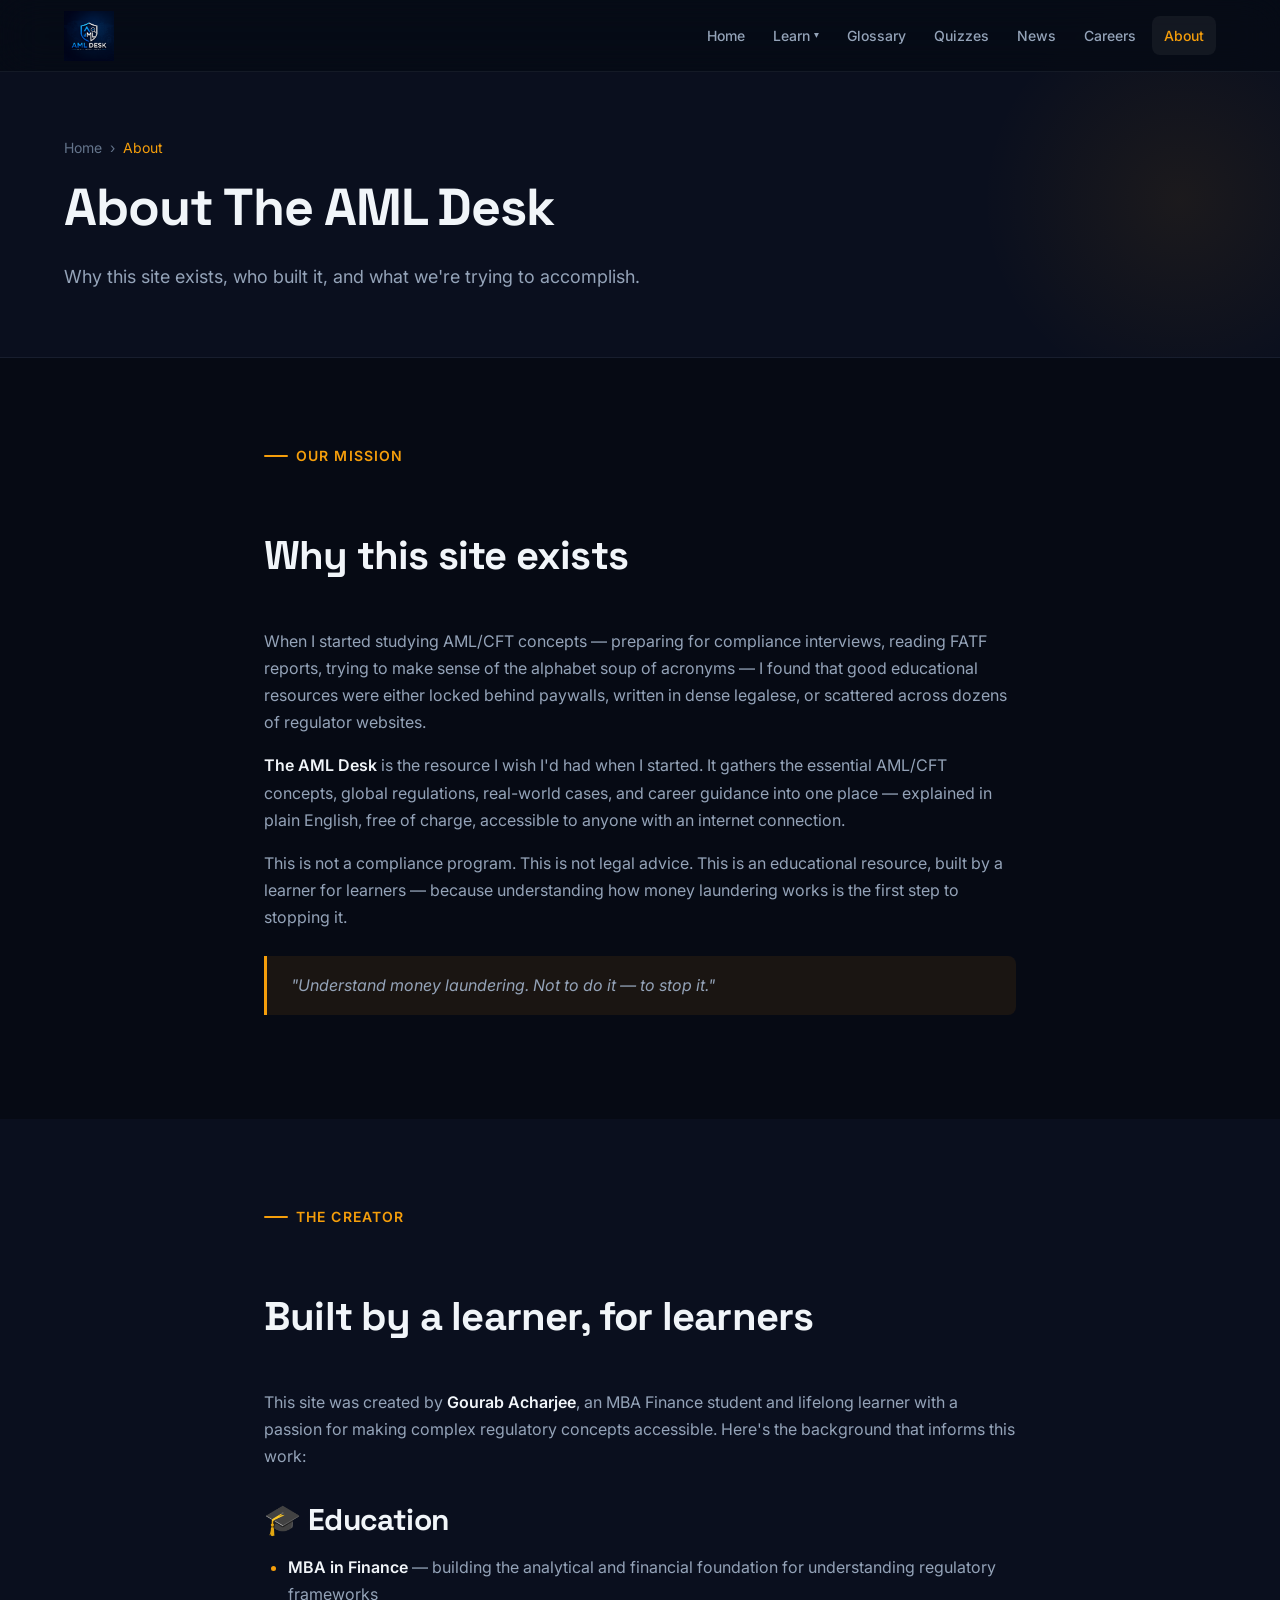
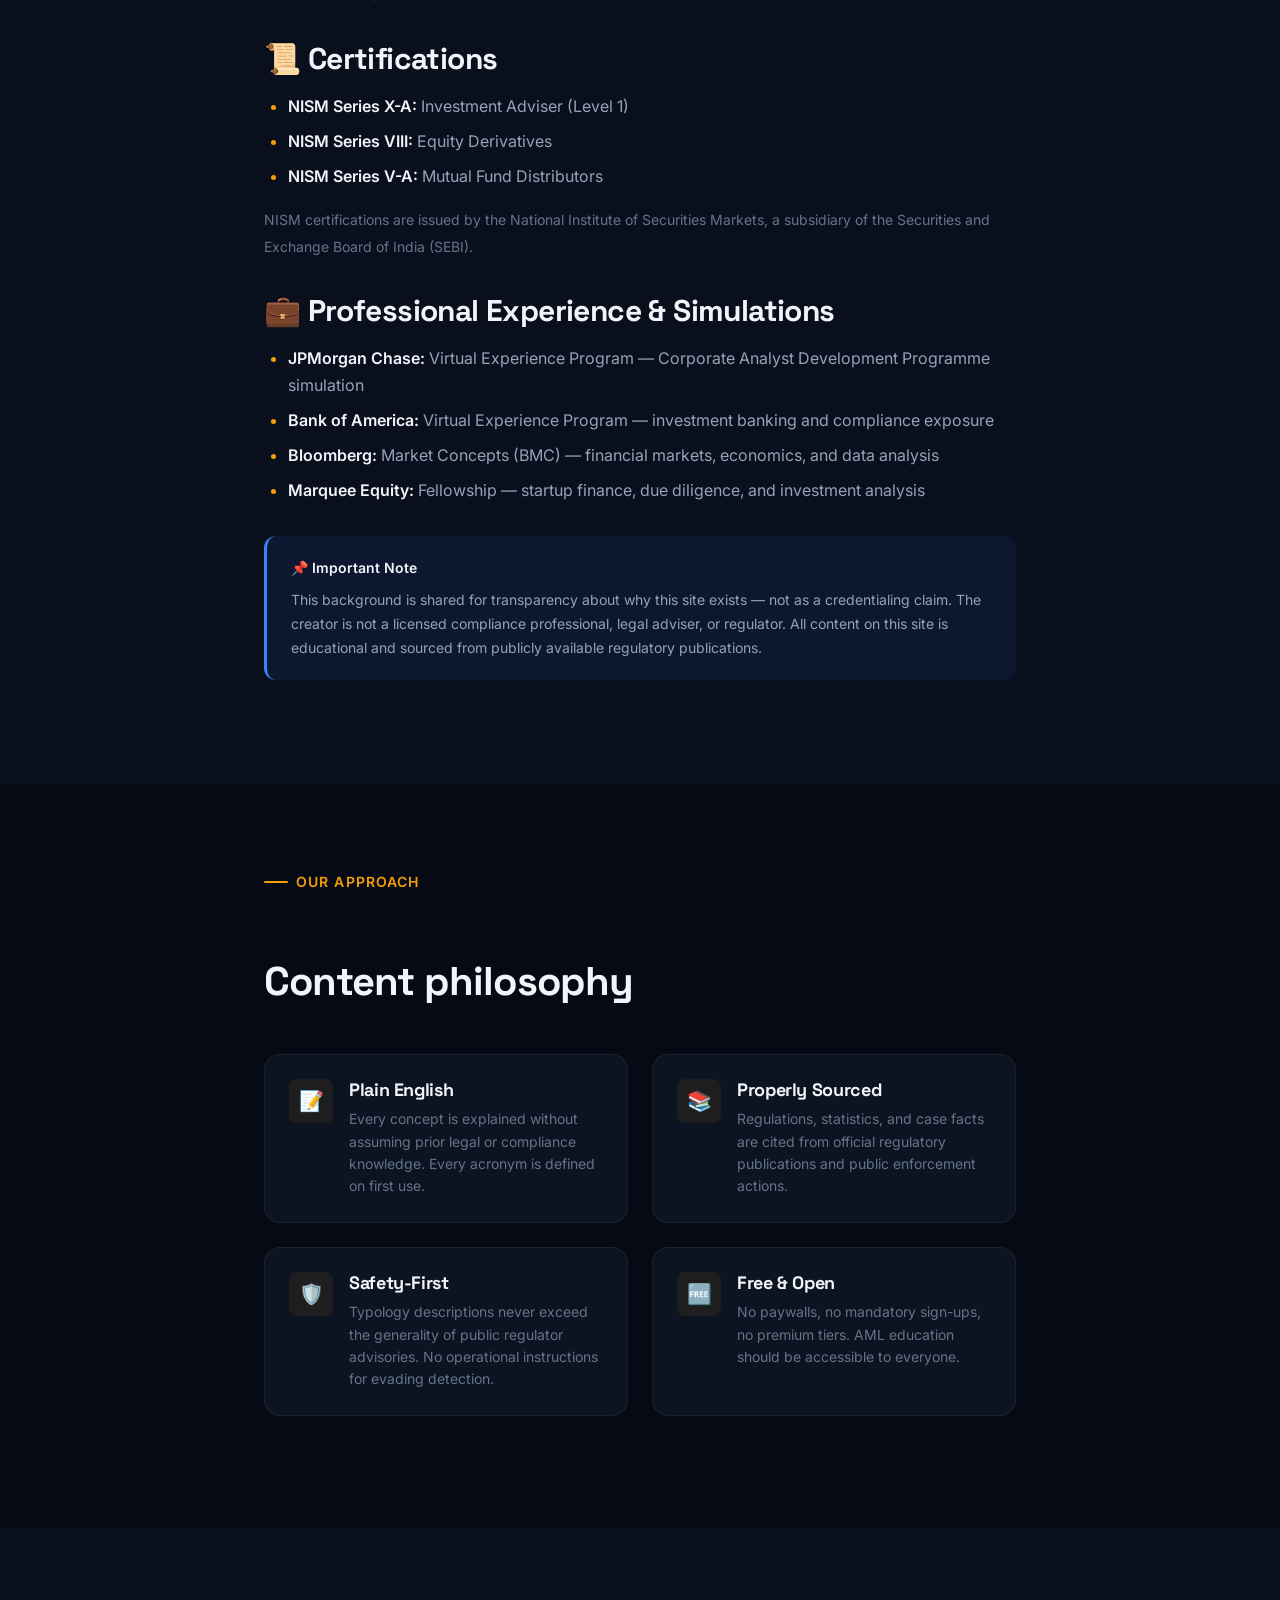
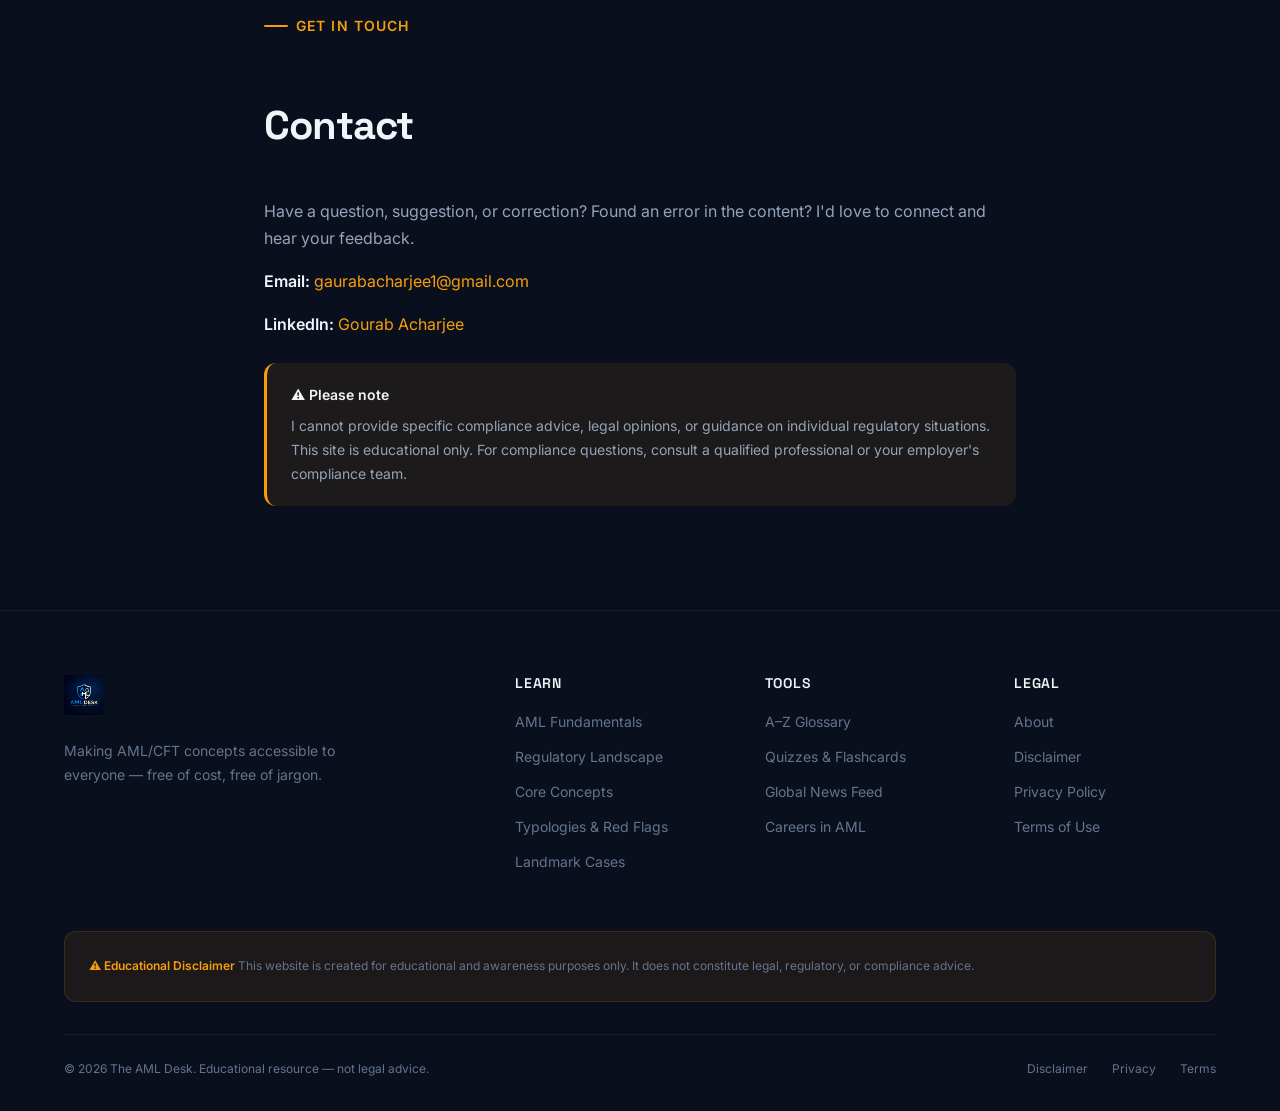
==== commit f809c9bf: "Add files via upload" ====
--- a/about.html
+++ b/about.html
@@ -6,7 +6,7 @@
   <meta name="description" content="About The AML Desk: why this free AML educational resource exists, the creator's background, and the mission to make AML/CFT accessible to everyone.">
   <title>About — The AML Desk</title>
   <link rel="stylesheet" href="styles.css">
-  <link rel="icon" href="data:image/svg+xml,<svg xmlns='http://www.w3.org/2000/svg' viewBox='0 0 100 100'><rect width='100' height='100' rx='20' fill='%23f59e0b'/><text x='50' y='68' font-size='50' font-weight='bold' text-anchor='middle' fill='%230a0f1e' font-family='system-ui'>A</text></svg>" type="image/svg+xml">
+  <link rel="icon" type="image/png" href="logo.png">
 </head>
 <body>
   <a href="#main-content" class="skip-nav">Skip to main content</a>
--- a/styles.css
+++ b/styles.css
@@ -364,7 +364,7 @@
   height: var(--nav-height);
   display: flex;
   align-items: center;
-  z-index: var(--z-sticky);
+  z-index: 1000;
   background: rgba(6, 10, 20, 0.8);
   backdrop-filter: blur(20px);
   -webkit-backdrop-filter: blur(20px);
@@ -522,20 +522,20 @@
   background: none;
   border: none;
   cursor: pointer;
-  z-index: calc(var(--z-overlay) + 1);
+  z-index: 1002;
 }
 
 .navbar__toggle span {
   display: block;
   width: 24px;
-  height: 2px;
+  height: 2.5px;
   background: var(--color-text-primary);
   border-radius: var(--radius-full);
   transition: transform var(--transition-base), opacity var(--transition-base);
 }
 
 .navbar__toggle.active span:nth-child(1) {
-  transform: translateY(7px) rotate(45deg);
+  transform: translateY(7.5px) rotate(45deg);
 }
 
 .navbar__toggle.active span:nth-child(2) {
@@ -543,7 +543,7 @@
 }
 
 .navbar__toggle.active span:nth-child(3) {
-  transform: translateY(-7px) rotate(-45deg);
+  transform: translateY(-7.5px) rotate(-45deg);
 }
 
 /* Mobile menu */
@@ -556,28 +556,62 @@
     position: fixed;
     top: 0;
     right: 0;
-    width: 300px;
+    width: min(320px, 85vw);
     height: 100vh;
+    height: 100dvh;
     flex-direction: column;
-    align-items: flex-start;
+    align-items: stretch;
     gap: var(--space-1);
-    padding: calc(var(--nav-height) + var(--space-6)) var(--space-6) var(--space-6);
+    padding: calc(var(--nav-height) + var(--space-4)) var(--space-4) var(--space-6);
     background: var(--color-bg-surface);
     border-left: 1px solid var(--color-border);
     transform: translateX(100%);
     transition: transform var(--transition-slow);
     overflow-y: auto;
-    z-index: var(--z-overlay);
+    -webkit-overflow-scrolling: touch;
+    z-index: 1001;
+    pointer-events: auto;
   }
 
   .navbar__links.open {
     transform: translateX(0);
+  }
+
+  .navbar__links li {
+    width: 100%;
   }
 
   .navbar__links a {
     width: 100%;
     padding: var(--space-3) var(--space-4);
     font-size: var(--text-base);
+    border-radius: var(--radius-md);
+    display: flex;
+    align-items: center;
+    justify-content: space-between;
+    pointer-events: auto;
+  }
+
+  .navbar__dropdown {
+    width: 100%;
+  }
+
+  .navbar__dropdown-toggle {
+    width: 100%;
+    display: flex;
+    align-items: center;
+    justify-content: space-between;
+  }
+
+  .navbar__dropdown-toggle::after {
+    display: inline-block;
+    content: '▾';
+    font-size: 0.85em;
+    transition: transform var(--transition-fast);
+  }
+
+  .navbar__dropdown.dropdown-closed .navbar__dropdown-toggle::after {
+    transform: rotate(-90deg);
   }
 
   .navbar__dropdown-menu {
@@ -585,15 +619,31 @@
     transform: none;
     opacity: 1;
     visibility: visible;
-    background: rgba(255,255,255,0.03);
+    background: rgba(255, 255, 255, 0.03);
+    border: none;
+    border-left: 2px solid var(--color-accent);
     box-shadow: none;
-    border: none;
-    padding-left: var(--space-4);
-    margin-top: var(--space-1);
-  }
-
-  .navbar__dropdown-toggle::after {
-    display: none;
+    padding: var(--space-1) 0 var(--space-1) var(--space-2);
+    margin: var(--space-1) 0 var(--space-2) var(--space-3);
+    display: block;
+    width: calc(100% - var(--space-3));
+  }
+
+  .navbar__dropdown-menu li {
+    width: 100%;
+  }
+
+  .navbar__dropdown-menu a {
+    width: 100%;
+    padding: var(--space-2) var(--space-3);
+    font-size: var(--text-sm);
+    color: var(--color-text-secondary);
+  }
+
+  .navbar__dropdown-menu a:hover,
+  .navbar__dropdown-menu a.active {
+    color: var(--color-accent);
+    background: rgba(255, 255, 255, 0.06);
   }
 }
 
@@ -602,10 +652,13 @@
   display: none;
   position: fixed;
   inset: 0;
-  background: rgba(0,0,0,0.5);
-  z-index: calc(var(--z-overlay) - 1);
+  background: rgba(0, 0, 0, 0.6);
+  backdrop-filter: blur(4px);
+  -webkit-backdrop-filter: blur(4px);
+  z-index: 998;
   opacity: 0;
   transition: opacity var(--transition-base);
+  pointer-events: auto;
 }
 
 .navbar__overlay.active {
